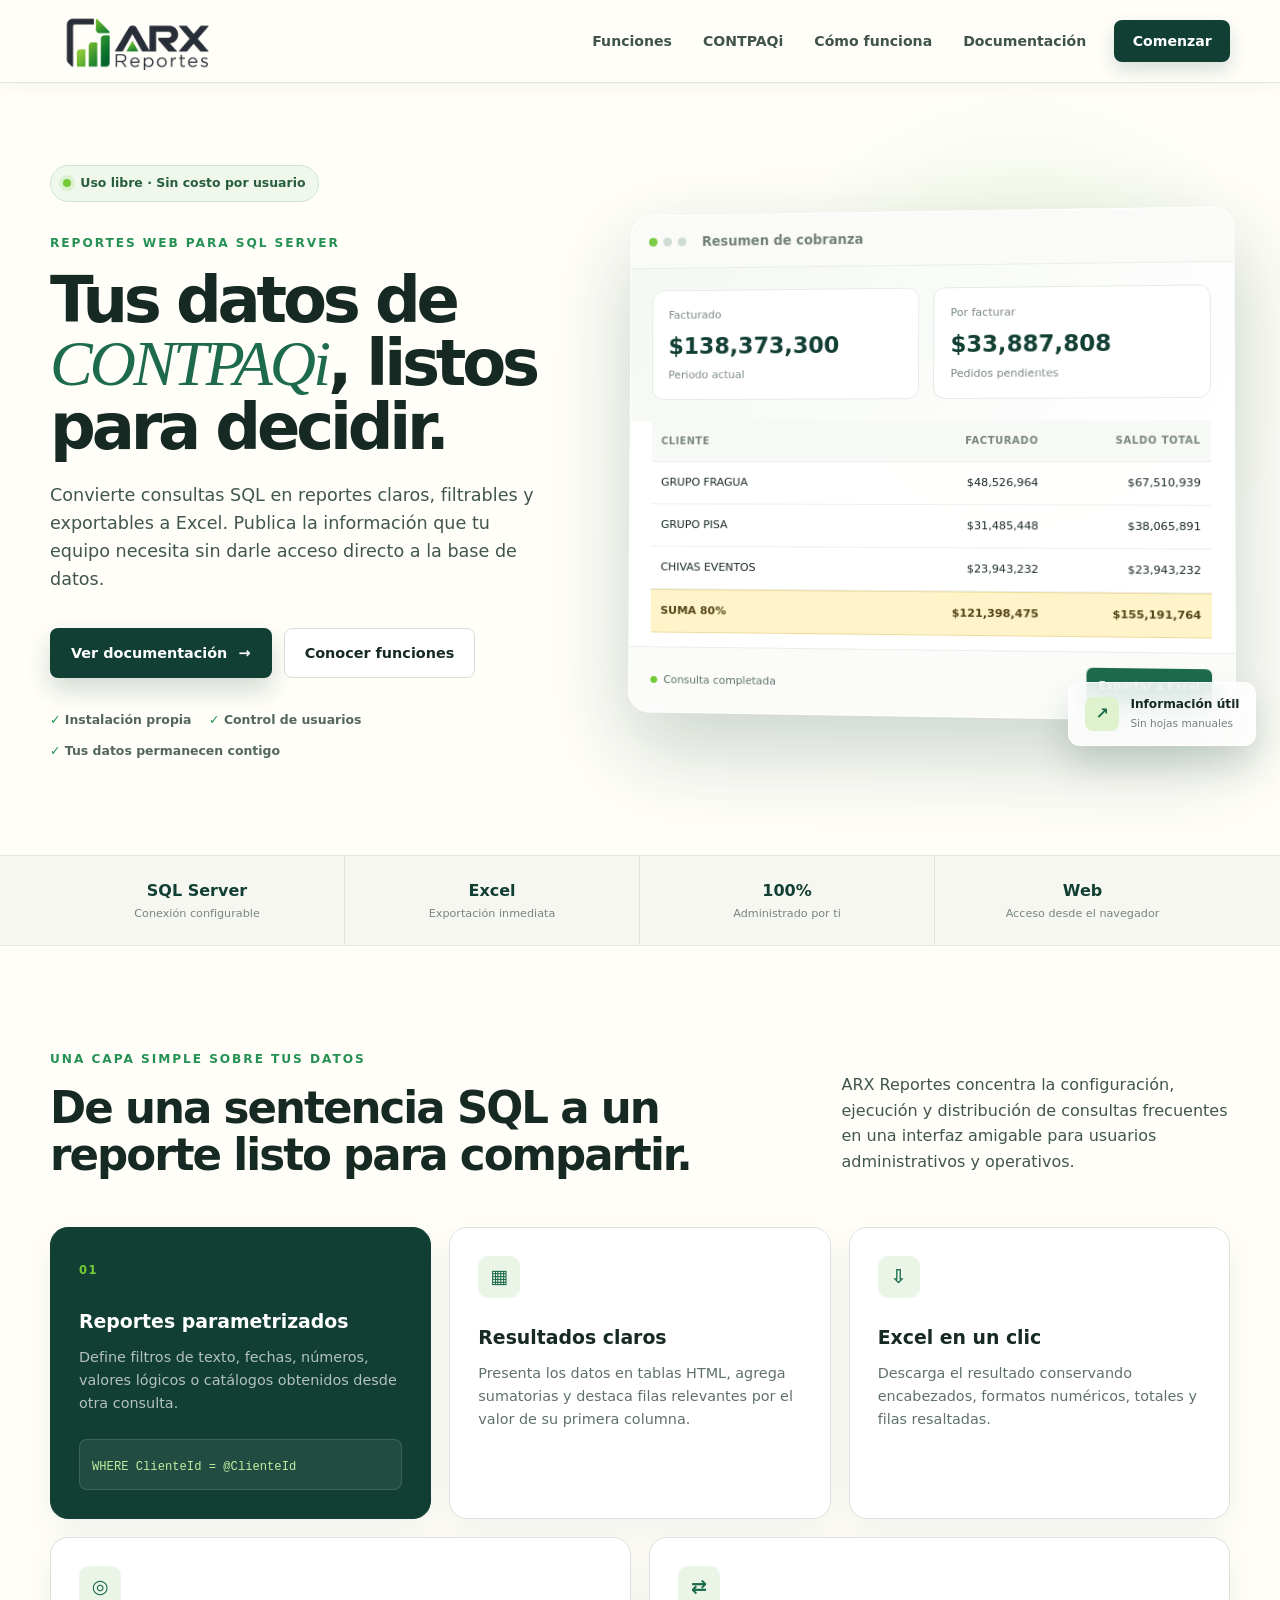
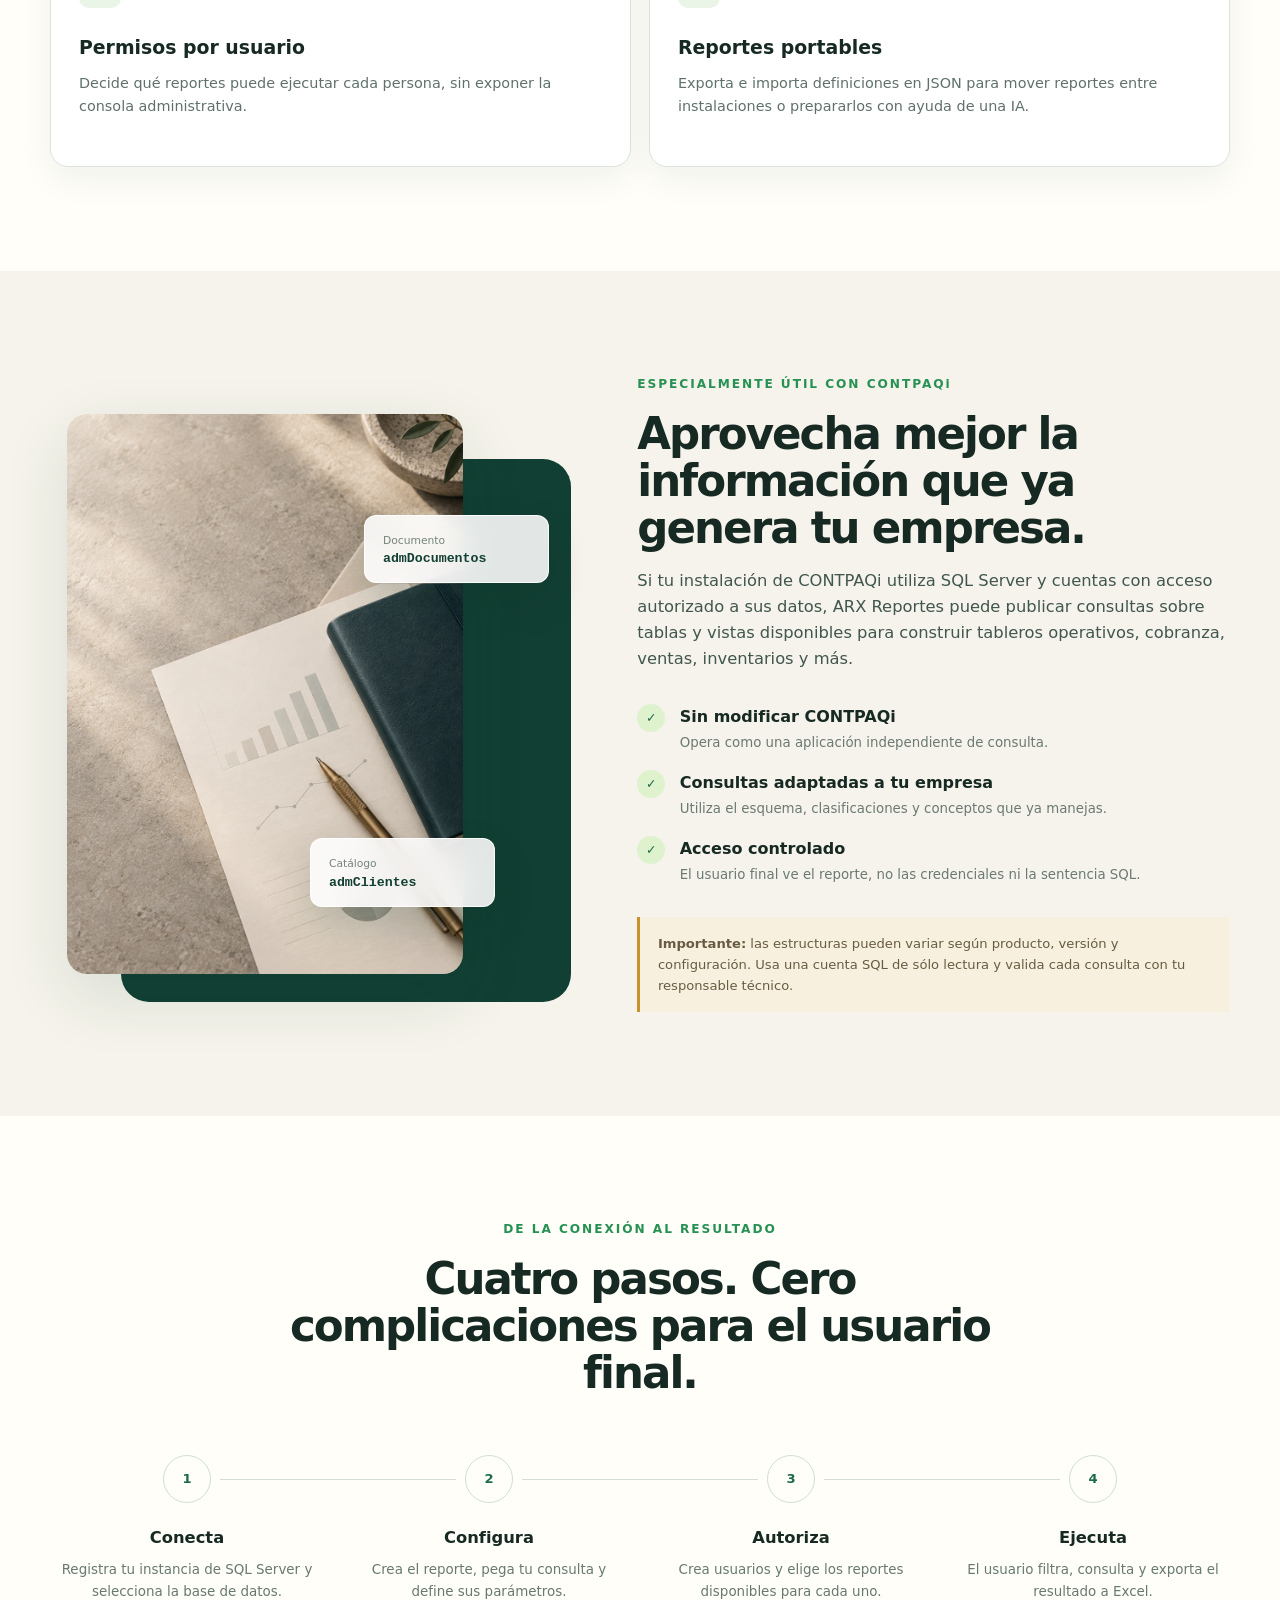
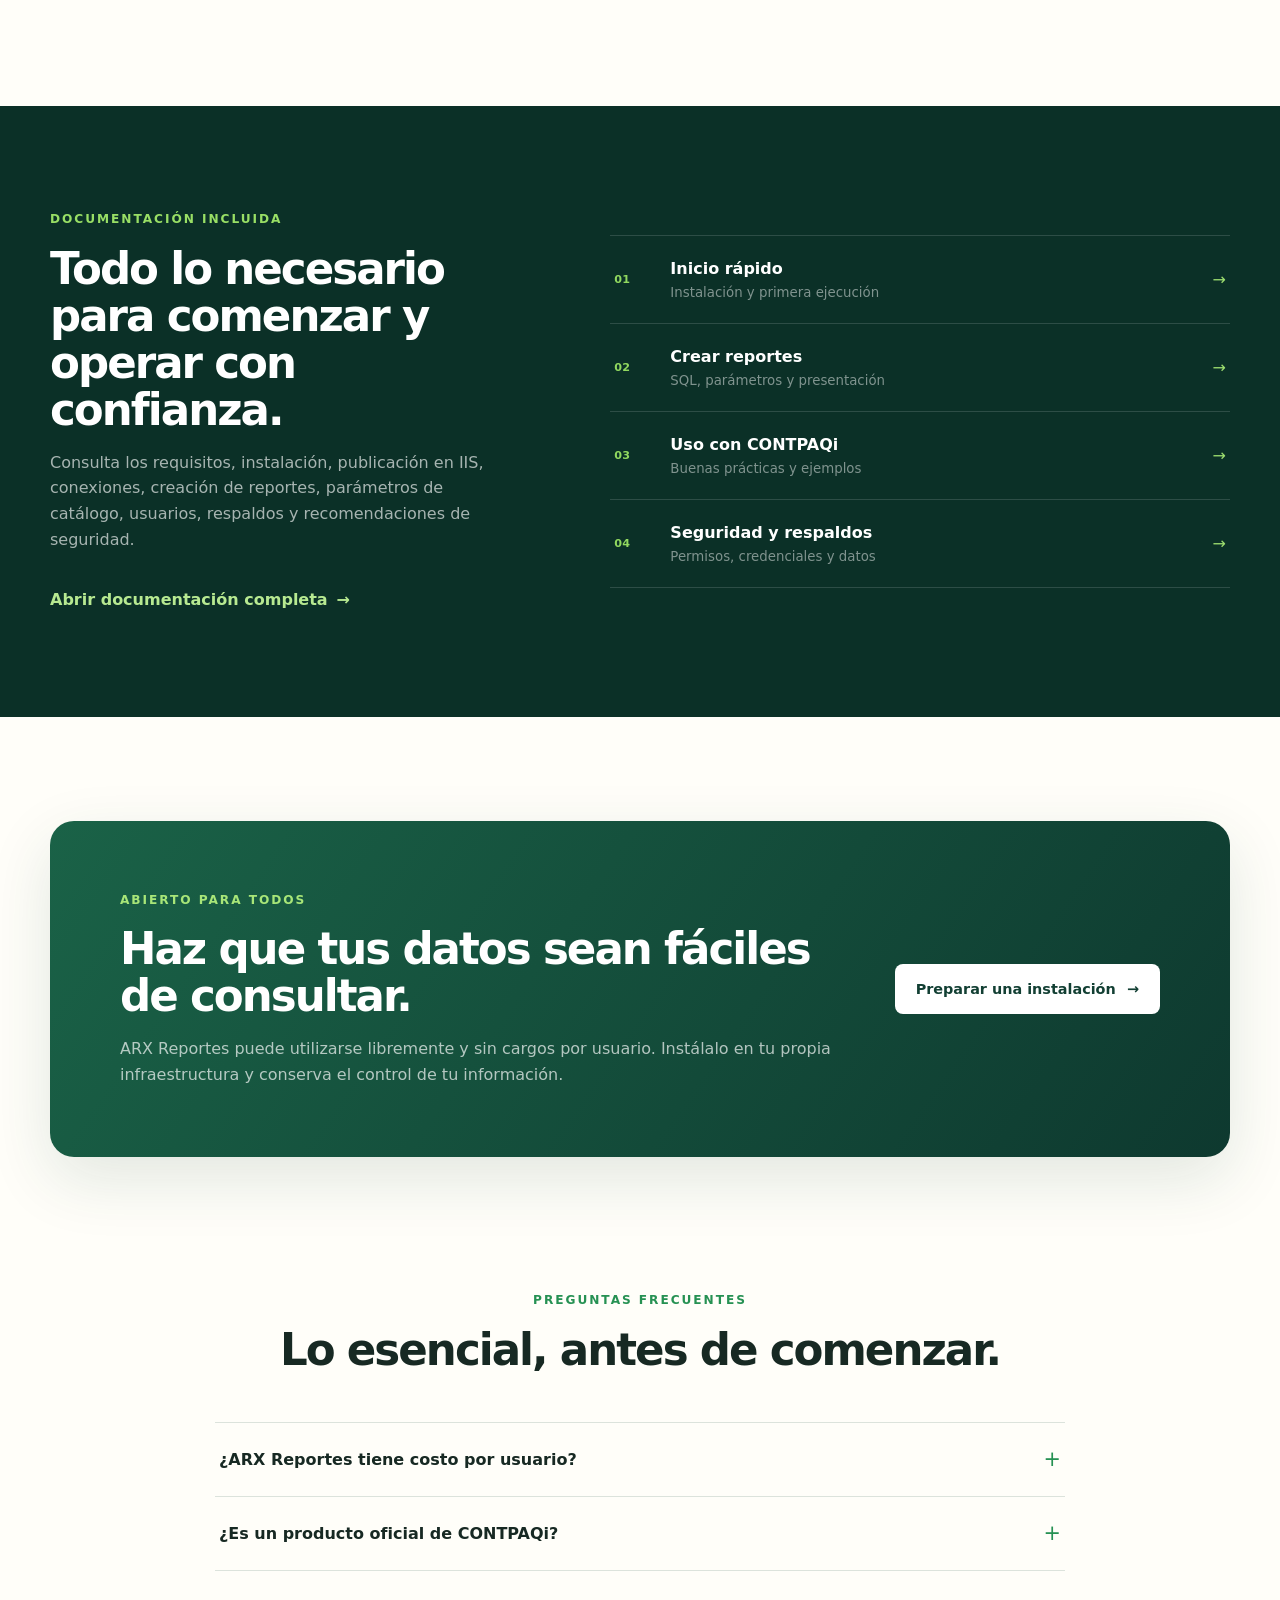
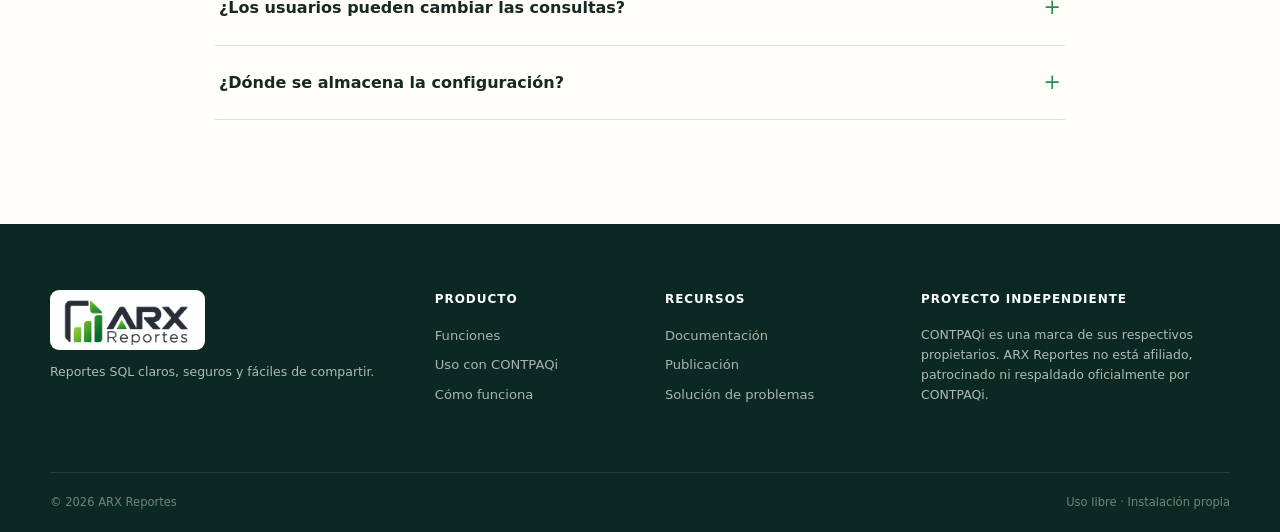
==== sitio-informativo/index.html @ 02fbacf7 "sitio-informativo" ====
<!doctype html>
<html lang="es-MX">
<head>
    <meta charset="utf-8">
    <meta name="viewport" content="width=device-width, initial-scale=1">
    <meta name="description" content="ARX Reportes transforma consultas de SQL Server en reportes web con parámetros, permisos y exportación a Excel. Ideal para aprovechar información de CONTPAQi.">
    <meta name="theme-color" content="#123f33">
    <title>ARX Reportes | Tus datos, listos para decidir</title>
    <link rel="icon" href="assets/images/arx-reportes-logo.png">
    <link rel="stylesheet" href="assets/styles.css">
</head>
<body>
    <a class="skip-link" href="#contenido">Saltar al contenido</a>

    <header class="site-header" id="inicio">
        <div class="nav-shell">
            <a class="brand" href="index.html" aria-label="ARX Reportes, inicio">
                <img src="assets/images/arx-reportes-logo.png" alt="ARX Reportes" width="700" height="259">
            </a>
            <button class="menu-button" type="button" aria-expanded="false" aria-controls="site-menu">
                <span></span><span></span><span></span><span class="sr-only">Abrir menú</span>
            </button>
            <nav class="site-menu" id="site-menu" aria-label="Navegación principal">
                <a href="#funciones">Funciones</a>
                <a href="#contpaqi">CONTPAQi</a>
                <a href="#como-funciona">Cómo funciona</a>
                <a href="documentacion.html">Documentación</a>
                <a class="nav-cta" href="#comenzar">Comenzar</a>
            </nav>
        </div>
    </header>

    <main id="contenido">
        <section class="hero section-shell">
            <div class="hero-copy">
                <div class="pill"><span></span> Uso libre · Sin costo por usuario</div>
                <p class="eyebrow">REPORTES WEB PARA SQL SERVER</p>
                <h1>Tus datos de <em>CONTPAQi</em>, listos para decidir.</h1>
                <p class="hero-lead">Convierte consultas SQL en reportes claros, filtrables y exportables a Excel. Publica la información que tu equipo necesita sin darle acceso directo a la base de datos.</p>
                <div class="hero-actions">
                    <a class="button button-primary" href="documentacion.html">Ver documentación <span aria-hidden="true">→</span></a>
                    <a class="button button-secondary" href="#funciones">Conocer funciones</a>
                </div>
                <div class="hero-proof" aria-label="Características principales">
                    <span><b>✓</b> Instalación propia</span>
                    <span><b>✓</b> Control de usuarios</span>
                    <span><b>✓</b> Tus datos permanecen contigo</span>
                </div>
            </div>

            <div class="hero-product" aria-label="Vista ilustrativa de un reporte">
                <div class="product-window">
                    <div class="window-bar"><span></span><span></span><span></span><small>Resumen de cobranza</small></div>
                    <div class="metric-row">
                        <div><small>Facturado</small><strong>$138,373,300</strong><span>Periodo actual</span></div>
                        <div><small>Por facturar</small><strong>$33,887,808</strong><span>Pedidos pendientes</span></div>
                    </div>
                    <div class="mock-table" role="presentation">
                        <div class="mock-head"><span>Cliente</span><span>Facturado</span><span>Saldo total</span></div>
                        <div><span>GRUPO FRAGUA</span><span>$48,526,964</span><span>$67,510,939</span></div>
                        <div><span>GRUPO PISA</span><span>$31,485,448</span><span>$38,065,891</span></div>
                        <div><span>CHIVAS EVENTOS</span><span>$23,943,232</span><span>$23,943,232</span></div>
                        <div class="mock-highlight"><span>SUMA 80%</span><span>$121,398,475</span><span>$155,191,764</span></div>
                    </div>
                    <div class="window-foot"><span><i></i> Consulta completada</span><button type="button" tabindex="-1">Exportar a Excel</button></div>
                </div>
                <div class="floating-note"><span>↗</span><div><b>Información útil</b><small>Sin hojas manuales</small></div></div>
            </div>
        </section>

        <section class="trust-strip" aria-label="Resumen de tecnología">
            <div class="section-shell trust-grid">
                <p><strong>SQL Server</strong><span>Conexión configurable</span></p>
                <p><strong>Excel</strong><span>Exportación inmediata</span></p>
                <p><strong>100%</strong><span>Administrado por ti</span></p>
                <p><strong>Web</strong><span>Acceso desde el navegador</span></p>
            </div>
        </section>

        <section class="section section-shell" id="funciones">
            <div class="section-intro split-intro">
                <div>
                    <p class="eyebrow">UNA CAPA SIMPLE SOBRE TUS DATOS</p>
                    <h2>De una sentencia SQL a un reporte listo para compartir.</h2>
                </div>
                <p>ARX Reportes concentra la configuración, ejecución y distribución de consultas frecuentes en una interfaz amigable para usuarios administrativos y operativos.</p>
            </div>
            <div class="feature-grid">
                <article class="feature-card feature-card-primary">
                    <span class="feature-number">01</span>
                    <h3>Reportes parametrizados</h3>
                    <p>Define filtros de texto, fechas, números, valores lógicos o catálogos obtenidos desde otra consulta.</p>
                    <div class="mini-code"><code>WHERE ClienteId = @ClienteId</code></div>
                </article>
                <article class="feature-card">
                    <span class="feature-icon" aria-hidden="true">▦</span>
                    <h3>Resultados claros</h3>
                    <p>Presenta los datos en tablas HTML, agrega sumatorias y destaca filas relevantes por el valor de su primera columna.</p>
                </article>
                <article class="feature-card">
                    <span class="feature-icon" aria-hidden="true">⇩</span>
                    <h3>Excel en un clic</h3>
                    <p>Descarga el resultado conservando encabezados, formatos numéricos, totales y filas resaltadas.</p>
                </article>
                <article class="feature-card">
                    <span class="feature-icon" aria-hidden="true">◎</span>
                    <h3>Permisos por usuario</h3>
                    <p>Decide qué reportes puede ejecutar cada persona, sin exponer la consola administrativa.</p>
                </article>
                <article class="feature-card">
                    <span class="feature-icon" aria-hidden="true">⇄</span>
                    <h3>Reportes portables</h3>
                    <p>Exporta e importa definiciones en JSON para mover reportes entre instalaciones o prepararlos con ayuda de una IA.</p>
                </article>
            </div>
        </section>

        <section class="section contpaqi-section" id="contpaqi">
            <div class="section-shell contpaqi-grid">
                <div class="contpaqi-visual">
                    <img src="assets/images/admin-reportes.jpg" alt="Espacio de trabajo profesional con reportes" width="933" height="1400" loading="lazy">
                    <div class="data-card data-card-a"><small>Documento</small><strong>admDocumentos</strong></div>
                    <div class="data-card data-card-b"><small>Catálogo</small><strong>admClientes</strong></div>
                </div>
                <div class="contpaqi-copy">
                    <p class="eyebrow">ESPECIALMENTE ÚTIL CON CONTPAQi</p>
                    <h2>Aprovecha mejor la información que ya genera tu empresa.</h2>
                    <p>Si tu instalación de CONTPAQi utiliza SQL Server y cuentas con acceso autorizado a sus datos, ARX Reportes puede publicar consultas sobre tablas y vistas disponibles para construir tableros operativos, cobranza, ventas, inventarios y más.</p>
                    <ul class="check-list">
                        <li><span>✓</span><div><b>Sin modificar CONTPAQi</b><small>Opera como una aplicación independiente de consulta.</small></div></li>
                        <li><span>✓</span><div><b>Consultas adaptadas a tu empresa</b><small>Utiliza el esquema, clasificaciones y conceptos que ya manejas.</small></div></li>
                        <li><span>✓</span><div><b>Acceso controlado</b><small>El usuario final ve el reporte, no las credenciales ni la sentencia SQL.</small></div></li>
                    </ul>
                    <div class="notice"><b>Importante:</b> las estructuras pueden variar según producto, versión y configuración. Usa una cuenta SQL de sólo lectura y valida cada consulta con tu responsable técnico.</div>
                </div>
            </div>
        </section>

        <section class="section section-shell" id="como-funciona">
            <div class="section-intro centered">
                <p class="eyebrow">DE LA CONEXIÓN AL RESULTADO</p>
                <h2>Cuatro pasos. Cero complicaciones para el usuario final.</h2>
            </div>
            <ol class="steps">
                <li><span>1</span><div><h3>Conecta</h3><p>Registra tu instancia de SQL Server y selecciona la base de datos.</p></div></li>
                <li><span>2</span><div><h3>Configura</h3><p>Crea el reporte, pega tu consulta y define sus parámetros.</p></div></li>
                <li><span>3</span><div><h3>Autoriza</h3><p>Crea usuarios y elige los reportes disponibles para cada uno.</p></div></li>
                <li><span>4</span><div><h3>Ejecuta</h3><p>El usuario filtra, consulta y exporta el resultado a Excel.</p></div></li>
            </ol>
        </section>

        <section class="section docs-preview" id="documentacion">
            <div class="section-shell docs-grid">
                <div>
                    <p class="eyebrow">DOCUMENTACIÓN INCLUIDA</p>
                    <h2>Todo lo necesario para comenzar y operar con confianza.</h2>
                    <p>Consulta los requisitos, instalación, publicación en IIS, conexiones, creación de reportes, parámetros de catálogo, usuarios, respaldos y recomendaciones de seguridad.</p>
                    <a class="text-link" href="documentacion.html">Abrir documentación completa <span aria-hidden="true">→</span></a>
                </div>
                <div class="docs-index">
                    <a href="documentacion.html#inicio-rapido"><span>01</span><div><b>Inicio rápido</b><small>Instalación y primera ejecución</small></div><i>→</i></a>
                    <a href="documentacion.html#reportes"><span>02</span><div><b>Crear reportes</b><small>SQL, parámetros y presentación</small></div><i>→</i></a>
                    <a href="documentacion.html#contpaqi"><span>03</span><div><b>Uso con CONTPAQi</b><small>Buenas prácticas y ejemplos</small></div><i>→</i></a>
                    <a href="documentacion.html#seguridad"><span>04</span><div><b>Seguridad y respaldos</b><small>Permisos, credenciales y datos</small></div><i>→</i></a>
                </div>
            </div>
        </section>

        <section class="section section-shell" id="comenzar">
            <div class="cta-panel">
                <div>
                    <p class="eyebrow">ABIERTO PARA TODOS</p>
                    <h2>Haz que tus datos sean fáciles de consultar.</h2>
                    <p>ARX Reportes puede utilizarse libremente y sin cargos por usuario. Instálalo en tu propia infraestructura y conserva el control de tu información.</p>
                </div>
                <a class="button button-light" href="documentacion.html#publicacion">Preparar una instalación <span aria-hidden="true">→</span></a>
            </div>
        </section>

        <section class="section section-shell faq-section">
            <div class="section-intro centered"><p class="eyebrow">PREGUNTAS FRECUENTES</p><h2>Lo esencial, antes de comenzar.</h2></div>
            <div class="faq-list">
                <details><summary>¿ARX Reportes tiene costo por usuario?<span>+</span></summary><p>No. El programa se presenta para uso libre, sin cobro por cada cuenta o reporte configurado.</p></details>
                <details><summary>¿Es un producto oficial de CONTPAQi?<span>+</span></summary><p>No. ARX Reportes es un proyecto independiente. Puede consultar bases SQL Server utilizadas por soluciones CONTPAQi cuando el propietario cuenta con autorización y acceso técnico.</p></details>
                <details><summary>¿Los usuarios pueden cambiar las consultas?<span>+</span></summary><p>No. Sólo los administradores configuran conexiones y sentencias. Los usuarios autorizados únicamente capturan parámetros, ejecutan y exportan.</p></details>
                <details><summary>¿Dónde se almacena la configuración?<span>+</span></summary><p>En la carpeta local <code>App_Data</code> de la instalación. Debe incluirse en la estrategia de respaldos y conservar permisos de escritura para la aplicación.</p></details>
            </div>
        </section>
    </main>

    <footer class="site-footer">
        <div class="section-shell footer-grid">
            <div class="footer-brand"><img src="assets/images/arx-reportes-logo.png" alt="ARX Reportes" width="700" height="259"><p>Reportes SQL claros, seguros y fáciles de compartir.</p></div>
            <div><h2>Producto</h2><a href="#funciones">Funciones</a><a href="#contpaqi">Uso con CONTPAQi</a><a href="#como-funciona">Cómo funciona</a></div>
            <div><h2>Recursos</h2><a href="documentacion.html">Documentación</a><a href="documentacion.html#publicacion">Publicación</a><a href="documentacion.html#problemas">Solución de problemas</a></div>
            <div class="footer-note"><h2>Proyecto independiente</h2><p>CONTPAQi es una marca de sus respectivos propietarios. ARX Reportes no está afiliado, patrocinado ni respaldado oficialmente por CONTPAQi.</p></div>
        </div>
        <div class="section-shell footer-bottom"><span>© <span data-year></span> ARX Reportes</span><span>Uso libre · Instalación propia</span></div>
    </footer>

    <script src="assets/site.js"></script>
</body>
</html>
---- sitio-informativo/assets/styles.css ----
:root {
    --ink: #172923;
    --ink-soft: #41564e;
    --green-950: #0b3027;
    --green-900: #123f33;
    --green-800: #17513f;
    --green-700: #1d6b4c;
    --green-600: #269153;
    --lime: #73cc35;
    --lime-soft: #dff2ce;
    --paper: #fffef9;
    --paper-2: #f5f3eb;
    --line: #dce3dc;
    --amber: #c6922d;
    --shadow: 0 22px 65px rgba(17, 62, 48, .12);
    --radius: 24px;
}

* { box-sizing: border-box; }
html { scroll-behavior: smooth; scroll-padding-top: 100px; }
body { margin: 0; color: var(--ink); background: var(--paper); font-family: Inter, ui-sans-serif, system-ui, -apple-system, BlinkMacSystemFont, "Segoe UI", sans-serif; line-height: 1.6; -webkit-font-smoothing: antialiased; }
img { display: block; max-width: 100%; }
a { color: inherit; }
button, input { font: inherit; }
code { padding: .12em .38em; border-radius: 5px; background: #edf2ed; color: #17513f; font: .9em ui-monospace, SFMono-Regular, Menlo, Monaco, Consolas, monospace; }
.sr-only { position: absolute !important; width: 1px; height: 1px; padding: 0; overflow: hidden; clip: rect(0, 0, 0, 0); white-space: nowrap; border: 0; }
.skip-link { position: fixed; z-index: 1000; top: 8px; left: 8px; padding: .7rem 1rem; border-radius: 8px; background: #fff; color: var(--green-900); transform: translateY(-150%); }
.skip-link:focus { transform: none; }
.section-shell, .nav-shell { width: min(1180px, calc(100% - 40px)); margin-inline: auto; }
.section { padding-block: 104px; }
.eyebrow, .doc-kicker { margin: 0 0 1rem; color: var(--green-600); font-size: .76rem; font-weight: 850; letter-spacing: .16em; }

.site-header { position: sticky; z-index: 100; top: 0; border-bottom: 1px solid rgba(215, 226, 218, .82); background: rgba(255, 254, 249, .88); box-shadow: 0 4px 20px rgba(20, 57, 46, .04); backdrop-filter: blur(18px) saturate(130%); }
.nav-shell { display: flex; align-items: center; justify-content: space-between; min-height: 82px; }
.brand { display: block; width: 178px; height: 58px; overflow: hidden; }
.brand img { width: 100%; height: 100%; object-fit: contain; }
.site-menu { display: flex; align-items: center; gap: .28rem; }
.site-menu a { padding: .62rem .83rem; border-radius: 8px; color: #40534c; font-size: .88rem; font-weight: 680; text-decoration: none; transition: .18s ease; }
.site-menu a:hover, .site-menu a:focus-visible, .site-menu a.active { color: var(--green-800); background: #edf5ed; }
.site-menu .nav-cta { margin-left: .65rem; padding-inline: 1.15rem; color: #fff; background: var(--green-900); box-shadow: 0 8px 18px rgba(13, 59, 44, .16); }
.site-menu .nav-cta:hover, .site-menu .nav-cta:focus-visible { color: #fff; background: var(--green-700); transform: translateY(-1px); }
.menu-button { display: none; width: 44px; height: 42px; padding: 10px; border: 1px solid var(--line); border-radius: 10px; background: #fff; }
.menu-button > span:not(.sr-only) { display: block; height: 2px; margin: 4px 0; border-radius: 2px; background: var(--green-900); }

.hero { display: grid; grid-template-columns: .9fr 1.1fr; align-items: center; gap: clamp(36px, 6vw, 84px); min-height: 690px; padding-block: 82px 94px; }
.hero::before { position: absolute; z-index: -1; top: 82px; right: 0; width: 45vw; height: 620px; background: radial-gradient(circle at 55% 45%, rgba(107, 201, 68, .16), transparent 58%); content: ""; pointer-events: none; }
.pill { display: inline-flex; align-items: center; gap: .55rem; margin-bottom: 2rem; padding: .46rem .78rem; border: 1px solid #cde4ce; border-radius: 999px; background: #f0f8ed; color: #285e3d; font-size: .78rem; font-weight: 750; }
.pill span { width: 8px; height: 8px; border-radius: 50%; background: var(--lime); box-shadow: 0 0 0 4px rgba(115, 204, 53, .16); }
.hero h1 { max-width: 640px; margin: 0 0 1.4rem; font-size: clamp(3rem, 5vw, 5.6rem); font-weight: 790; line-height: .98; letter-spacing: -.065em; }
.hero h1 em { display: inline-block; color: var(--green-700); font-family: Georgia, "Times New Roman", serif; font-weight: 500; letter-spacing: -.045em; }
.hero-lead { max-width: 620px; margin: 0; color: var(--ink-soft); font-size: 1.1rem; }
.hero-actions { display: flex; flex-wrap: wrap; gap: .75rem; margin-top: 2.2rem; }
.button { display: inline-flex; align-items: center; justify-content: center; gap: .7rem; min-height: 50px; padding: .76rem 1.25rem; border: 1px solid transparent; border-radius: 8px; font-size: .9rem; font-weight: 780; text-decoration: none; transition: .18s ease; }
.button:hover { transform: translateY(-2px); }
.button-primary { color: #fff; background: var(--green-900); box-shadow: 0 12px 25px rgba(13, 59, 44, .18); }
.button-primary:hover { background: var(--green-700); }
.button-secondary { border-color: #d7ded8; background: #fff; }
.button-secondary:hover { border-color: #9fb8a8; background: #f8fbf7; }
.hero-proof { display: flex; flex-wrap: wrap; gap: .65rem 1.1rem; margin-top: 2rem; color: #53665f; font-size: .78rem; font-weight: 630; }
.hero-proof b { color: var(--green-600); }
.hero-product { position: relative; perspective: 1100px; }
.product-window { position: relative; overflow: hidden; border: 1px solid rgba(255, 255, 255, .82); border-radius: 22px; background: rgba(255, 255, 255, .94); box-shadow: 0 35px 85px rgba(16, 66, 49, .22), 0 1px 0 #fff inset; transform: rotateY(-4deg) rotateX(1deg); }
.window-bar { display: flex; align-items: center; gap: 6px; height: 54px; padding: 0 18px; border-bottom: 1px solid #e9eee9; background: #fafbf8; }
.window-bar > span { width: 9px; height: 9px; border-radius: 50%; background: #cfdbd2; }
.window-bar > span:first-child { background: #7bcc46; }
.window-bar small { margin-left: 10px; color: #718078; font-weight: 700; }
.metric-row { display: grid; grid-template-columns: 1fr 1fr; gap: 14px; padding: 22px; background: linear-gradient(135deg, #f4f8f2, #fff); }
.metric-row div { padding: 16px; border: 1px solid #e3ebe3; border-radius: 12px; background: #fff; }
.metric-row small, .metric-row span { display: block; color: #7b8982; font-size: .69rem; }
.metric-row strong { display: block; margin: .28rem 0 .14rem; color: var(--green-900); font-size: clamp(1.05rem, 2vw, 1.42rem); }
.mock-table { padding: 0 22px 14px; font-size: .7rem; }
.mock-table > div { display: grid; grid-template-columns: 1.5fr 1fr 1fr; gap: 10px; padding: 12px 10px; border-bottom: 1px solid #edf0ec; }
.mock-table span:not(:first-child) { text-align: right; }
.mock-table .mock-head { color: #78867f; background: #f7f9f6; font-size: .62rem; font-weight: 800; letter-spacing: .06em; text-transform: uppercase; }
.mock-table .mock-highlight { border-block: 1px solid #eedb9d; background: #fff3c9; color: #554418; font-weight: 800; }
.window-foot { display: flex; align-items: center; justify-content: space-between; padding: 15px 22px; border-top: 1px solid #e8eee8; background: #fbfcfa; color: #607169; font-size: .68rem; }
.window-foot > span { display: flex; align-items: center; gap: .4rem; }
.window-foot i { width: 7px; height: 7px; border-radius: 50%; background: var(--lime); }
.window-foot button { padding: .55rem .72rem; border: 0; border-radius: 6px; background: var(--green-700); color: #fff; font-size: .67rem; font-weight: 750; }
.floating-note { position: absolute; right: -26px; bottom: -30px; display: flex; align-items: center; gap: .7rem; padding: .8rem 1rem; border: 1px solid rgba(255, 255, 255, .8); border-radius: 12px; background: rgba(255, 255, 255, .82); box-shadow: 0 18px 35px rgba(14, 57, 43, .17); backdrop-filter: blur(14px); }
.floating-note > span { display: grid; place-items: center; width: 34px; height: 34px; border-radius: 8px; background: var(--lime-soft); color: var(--green-700); font-weight: 900; }
.floating-note b, .floating-note small { display: block; }
.floating-note b { font-size: .76rem; }
.floating-note small { color: #74827b; font-size: .66rem; }

.trust-strip { border-block: 1px solid #e4e9e4; background: #f7f7f1; }
.trust-grid { display: grid; grid-template-columns: repeat(4, 1fr); }
.trust-grid p { display: grid; justify-content: center; gap: .1rem; margin: 0; padding: 22px 14px; border-right: 1px solid #e0e5df; text-align: center; }
.trust-grid p:last-child { border: 0; }
.trust-grid strong { color: var(--green-900); font-size: 1rem; }
.trust-grid span { color: #78857f; font-size: .7rem; }

.section-intro { margin-bottom: 48px; }
.section-intro h2, .contpaqi-copy h2, .docs-grid h2, .cta-panel h2 { margin: 0; font-size: clamp(2rem, 3.4vw, 3.4rem); line-height: 1.08; letter-spacing: -.045em; }
.split-intro { display: grid; grid-template-columns: 1.3fr .7fr; align-items: end; gap: 70px; }
.split-intro > p { margin: 0 0 .3rem; color: var(--ink-soft); }
.centered { max-width: 760px; margin-inline: auto; text-align: center; }
.feature-grid { display: grid; grid-template-columns: repeat(6, 1fr); gap: 18px; }
.feature-card { grid-column: span 2; min-height: 275px; padding: 28px; border: 1px solid var(--line); border-radius: 18px; background: #fff; box-shadow: 0 12px 35px rgba(19, 55, 44, .06); }
.feature-card:nth-child(4), .feature-card:nth-child(5) { grid-column: span 3; min-height: 230px; }
.feature-card-primary { color: #fff; background: var(--green-900); border-color: var(--green-900); }
.feature-card h3 { margin: 1.5rem 0 .6rem; font-size: 1.18rem; }
.feature-card p { margin: 0; color: #607169; font-size: .9rem; }
.feature-card-primary p { color: rgba(255, 255, 255, .68); }
.feature-number { color: var(--lime); font-size: .72rem; font-weight: 850; letter-spacing: .12em; }
.feature-icon { display: grid; place-items: center; width: 42px; height: 42px; border-radius: 10px; background: #eaf5e7; color: var(--green-700); font-size: 1.2rem; font-weight: 800; }
.mini-code { margin-top: 1.5rem; padding: .75rem; border: 1px solid rgba(255, 255, 255, .12); border-radius: 8px; background: rgba(255, 255, 255, .07); }
.mini-code code { padding: 0; background: transparent; color: #bfeda0; font-size: .76rem; }

.contpaqi-section { overflow: hidden; background: var(--paper-2); }
.contpaqi-grid { display: grid; grid-template-columns: .9fr 1.1fr; align-items: center; gap: clamp(50px, 8vw, 110px); }
.contpaqi-visual { position: relative; width: min(100%, 450px); min-height: 560px; margin-inline: auto; }
.contpaqi-visual::before { position: absolute; inset: 8% -12% -5% 12%; border-radius: 28px; background: var(--green-900); content: ""; }
.contpaqi-visual > img { position: absolute; inset: 0; width: 88%; height: 100%; border-radius: 20px; object-fit: cover; box-shadow: var(--shadow); }
.data-card { position: absolute; z-index: 2; display: grid; gap: .15rem; min-width: 185px; padding: 16px 18px; border: 1px solid rgba(255, 255, 255, .84); border-radius: 12px; background: rgba(255, 255, 255, .88); box-shadow: 0 18px 38px rgba(13, 52, 40, .18); backdrop-filter: blur(14px); }
.data-card small { color: #75847c; font-size: .67rem; }
.data-card strong { color: var(--green-900); font: 750 .83rem ui-monospace, SFMono-Regular, Menlo, monospace; }
.data-card-a { top: 18%; right: -7%; }
.data-card-b { right: 5%; bottom: 12%; }
.contpaqi-copy > p:not(.eyebrow) { color: var(--ink-soft); font-size: 1.02rem; }
.check-list { display: grid; gap: 1.05rem; margin: 2rem 0; padding: 0; list-style: none; }
.check-list li { display: flex; gap: .9rem; }
.check-list li > span { flex: 0 0 auto; display: grid; place-items: center; width: 28px; height: 28px; border-radius: 50%; background: var(--lime-soft); color: var(--green-700); font-size: .78rem; font-weight: 900; }
.check-list b, .check-list small { display: block; }
.check-list small { margin-top: .14rem; color: #6b7a73; }
.notice { padding: 1rem 1.1rem; border-left: 3px solid var(--amber); background: #f8f0de; color: #675c42; font-size: .82rem; }

.steps { position: relative; display: grid; grid-template-columns: repeat(4, 1fr); gap: 28px; margin: 58px 0 0; padding: 0; list-style: none; }
.steps::before { position: absolute; top: 24px; right: 10%; left: 10%; height: 1px; background: #d5ded6; content: ""; }
.steps li { position: relative; text-align: center; }
.steps li > span { position: relative; display: grid; place-items: center; width: 48px; height: 48px; margin: 0 auto 1.4rem; border: 1px solid #cfe0d2; border-radius: 50%; background: var(--paper); color: var(--green-700); font-size: .82rem; font-weight: 850; box-shadow: 0 0 0 9px var(--paper); }
.steps h3 { margin: 0 0 .5rem; font-size: 1.02rem; }
.steps p { margin: 0; color: #687970; font-size: .84rem; }

.docs-preview { color: #fff; background: var(--green-950); }
.docs-grid { display: grid; grid-template-columns: .85fr 1.15fr; align-items: center; gap: clamp(55px, 8vw, 110px); }
.docs-grid .eyebrow { color: #99df65; }
.docs-grid > div:first-child > p:not(.eyebrow) { color: rgba(255, 255, 255, .64); }
.text-link { display: inline-flex; gap: .55rem; margin-top: 1.2rem; color: #b7e991; font-weight: 780; text-decoration: none; }
.docs-index { display: grid; border-top: 1px solid rgba(255, 255, 255, .14); }
.docs-index a { display: grid; grid-template-columns: 42px 1fr auto; align-items: center; gap: 14px; padding: 20px 4px; border-bottom: 1px solid rgba(255, 255, 255, .14); text-decoration: none; transition: padding .18s ease, background .18s ease; }
.docs-index a:hover { padding-inline: 12px; background: rgba(255, 255, 255, .05); }
.docs-index a > span { color: #91d85f; font-size: .7rem; font-weight: 800; }
.docs-index b, .docs-index small { display: block; }
.docs-index small { color: rgba(255, 255, 255, .48); }
.docs-index i { color: #9ddd70; font-style: normal; }

.cta-panel { display: grid; grid-template-columns: 1fr auto; align-items: center; gap: 40px; padding: clamp(34px, 6vw, 70px); overflow: hidden; border-radius: var(--radius); background: linear-gradient(125deg, #1a6247, #0e392f); color: #fff; box-shadow: var(--shadow); }
.cta-panel .eyebrow { color: #a8e678; }
.cta-panel p:not(.eyebrow) { max-width: 720px; margin-bottom: 0; color: rgba(255, 255, 255, .68); }
.button-light { min-width: 190px; color: var(--green-900); background: #fff; }
.faq-section { padding-top: 30px; }
.faq-list { max-width: 850px; margin-inline: auto; border-top: 1px solid var(--line); }
.faq-list details, .troubleshooting details { border-bottom: 1px solid var(--line); }
.faq-list summary, .troubleshooting summary { display: flex; align-items: center; justify-content: space-between; gap: 20px; padding: 20px 4px; font-weight: 730; cursor: pointer; list-style: none; }
.faq-list summary::-webkit-details-marker, .troubleshooting summary::-webkit-details-marker { display: none; }
.faq-list summary span, .troubleshooting summary span { color: var(--green-600); font-size: 1.3rem; font-weight: 400; transition: transform .18s ease; }
.faq-list details[open] summary span, .troubleshooting details[open] summary span { transform: rotate(45deg); }
.faq-list details p, .troubleshooting details p { margin: 0; padding: 0 40px 20px 4px; color: var(--ink-soft); }

.site-footer { padding-top: 66px; background: #0b2922; color: rgba(255, 255, 255, .67); }
.footer-grid { display: grid; grid-template-columns: 1.3fr .7fr .8fr 1.2fr; gap: 50px; padding-bottom: 55px; }
.footer-grid h2 { margin: 0 0 1rem; color: #fff; font-size: .75rem; letter-spacing: .08em; text-transform: uppercase; }
.footer-grid a { display: block; margin: .52rem 0; color: rgba(255, 255, 255, .65); font-size: .82rem; text-decoration: none; }
.footer-grid a:hover { color: #a9e47d; }
.footer-brand img { width: 155px; height: 60px; padding: 5px; border-radius: 9px; background: #fff; object-fit: contain; }
.footer-brand p, .footer-note p { font-size: .78rem; }
.footer-bottom { display: flex; justify-content: space-between; padding-block: 20px; border-top: 1px solid rgba(255, 255, 255, .1); color: rgba(255, 255, 255, .42); font-size: .72rem; }

/* Documentation */
.docs-page { background: #fbfcf8; }
.docs-hero { padding: 78px 0 68px; color: #fff; background-color: var(--green-950); background-image: linear-gradient(90deg, rgba(8, 44, 35, .96), rgba(8, 44, 35, .75)), url("images/reportes-hero.jpg"); background-position: center; background-size: cover; }
.docs-hero .eyebrow { color: #9bdf69; }
.docs-hero h1 { margin: 0 0 .9rem; font-size: clamp(2.5rem, 5vw, 4.6rem); line-height: 1; letter-spacing: -.055em; }
.docs-hero > div > p:not(.eyebrow) { max-width: 700px; color: rgba(255, 255, 255, .72); font-size: 1.05rem; }
.docs-search { display: flex; align-items: center; gap: .75rem; max-width: 660px; margin-top: 2rem; padding: 0 1rem; border: 1px solid rgba(255, 255, 255, .28); border-radius: 9px; background: rgba(255, 255, 255, .12); backdrop-filter: blur(10px); }
.docs-search > span:first-child { color: #b8e19b; font-size: 1.4rem; }
.docs-search input { flex: 1; height: 52px; border: 0; outline: 0; background: transparent; color: #fff; }
.docs-search input::placeholder { color: rgba(255, 255, 255, .55); }
.docs-layout { display: grid; grid-template-columns: 230px minmax(0, 780px); gap: clamp(45px, 8vw, 110px); align-items: start; padding-block: 70px 110px; }
.docs-sidebar { position: sticky; top: 112px; }
.docs-sidebar > b { display: block; margin-bottom: .8rem; color: #75847c; font-size: .7rem; letter-spacing: .1em; text-transform: uppercase; }
.docs-sidebar nav { display: grid; border-left: 1px solid #d9e1d9; }
.docs-sidebar a { padding: .42rem 0 .42rem 1rem; color: #5a6d64; font-size: .78rem; text-decoration: none; }
.docs-sidebar a:hover { margin-left: -1px; border-left: 2px solid var(--green-600); color: var(--green-700); }
.docs-content > section { padding: 0 0 68px; margin: 0 0 68px; border-bottom: 1px solid var(--line); }
.docs-content section[hidden] { display: none; }
.docs-content h2 { margin: 0 0 1rem; font-size: clamp(1.8rem, 3vw, 2.6rem); line-height: 1.12; letter-spacing: -.04em; }
.docs-content h3 { margin: 2.2rem 0 .7rem; font-size: 1.1rem; }
.docs-content p, .docs-content li { color: #4d6258; font-size: .94rem; }
.docs-content li { margin-block: .35rem; }
.doc-kicker { margin-bottom: .75rem; }
.callout { margin: 1.6rem 0; padding: 1.1rem 1.2rem; border-left: 3px solid #609581; background: #eef4f0; }
.callout b { color: var(--green-900); }
.callout p { margin: .3rem 0 0; font-size: .86rem; }
.callout-green { border-color: var(--lime); background: #eff8e9; }
.callout-amber { border-color: var(--amber); background: #faf3e3; }
.doc-steps { display: grid; gap: 1rem; padding: 0; list-style: none; }
.doc-steps > li { display: grid; grid-template-columns: 36px 1fr; gap: 1rem; margin: 0; padding: 1.1rem; border: 1px solid var(--line); border-radius: 12px; background: #fff; }
.doc-steps > li > span { display: grid; place-items: center; width: 34px; height: 34px; border-radius: 50%; background: #eaf5e7; color: var(--green-700); font-size: .75rem; font-weight: 850; }
.doc-steps p { margin: .2rem 0 0; }
.code-block { position: relative; margin: 1.4rem 0; overflow: auto; border: 1px solid #264d41; border-radius: 12px; background: #102e27; box-shadow: 0 12px 25px rgba(11, 48, 39, .12); }
.code-block pre { margin: 0; padding: 1.35rem; }
.code-block code { padding: 0; background: transparent; color: #d9f0de; font: .8rem/1.65 ui-monospace, SFMono-Regular, Menlo, Monaco, Consolas, monospace; }
.copy-code { position: absolute; z-index: 1; top: 9px; right: 9px; padding: .36rem .62rem; border: 1px solid rgba(255, 255, 255, .16); border-radius: 5px; background: rgba(255, 255, 255, .08); color: rgba(255, 255, 255, .7); font-size: .65rem; cursor: pointer; }
.copy-code:hover { background: rgba(255, 255, 255, .16); }
.docs-table { width: 100%; margin: 1.4rem 0; border-collapse: collapse; border: 1px solid var(--line); background: #fff; font-size: .8rem; }
.docs-table th, .docs-table td { padding: .8rem; border-bottom: 1px solid var(--line); text-align: left; vertical-align: top; }
.docs-table th { background: #eff4ef; color: var(--green-900); font-size: .68rem; letter-spacing: .05em; text-transform: uppercase; }
.parameter-doc-grid { display: grid; grid-template-columns: repeat(2, 1fr); gap: 10px; margin: 1.3rem 0 2rem; }
.parameter-doc-grid > div { display: grid; padding: .85rem; border: 1px solid var(--line); border-radius: 8px; background: #fff; }
.parameter-doc-grid b { color: var(--green-800); font-size: .82rem; }
.parameter-doc-grid span { color: #697a72; font-size: .74rem; }
.value-example { display: flex; flex-wrap: wrap; gap: .5rem; margin: 1.2rem 0; }
.value-example span { padding: .48rem .7rem; border: 1px solid #e6ce85; border-radius: 5px; background: #fff3c9; color: #594715; font-size: .76rem; font-weight: 780; }
.security-list { display: grid; gap: .8rem; padding: 0; list-style: none; }
.security-list li { display: grid; grid-template-columns: 42px 1fr; gap: 1rem; margin: 0; padding: 1rem 0; border-bottom: 1px solid var(--line); }
.security-list li > span { color: var(--green-600); font-size: .7rem; font-weight: 850; }
.security-list p { margin: .2rem 0 0; }
.troubleshooting { border-top: 1px solid var(--line); }
.doc-end { display: flex; align-items: center; justify-content: space-between; padding: 1.4rem; border-radius: 10px; background: var(--green-900); color: #fff; }
.doc-end a { color: #b9ea97; font-weight: 750; text-decoration: none; }
.no-results { padding: 3rem; border: 1px dashed #b8c7bb; border-radius: 12px; text-align: center; }
.docs-footer { padding-top: 0; }

@media (max-width: 980px) {
    .hero { grid-template-columns: 1fr; min-height: auto; }
    .hero-copy { max-width: 720px; }
    .hero-product { width: min(100%, 700px); margin-inline: auto; }
    .feature-card, .feature-card:nth-child(4), .feature-card:nth-child(5) { grid-column: span 3; }
    .contpaqi-grid, .docs-grid { grid-template-columns: 1fr; }
    .contpaqi-visual { width: min(75%, 430px); }
    .footer-grid { grid-template-columns: 1.2fr 1fr 1fr; }
    .footer-note { grid-column: 1 / -1; }
}

@media (max-width: 760px) {
    .section-shell, .nav-shell { width: min(100% - 28px, 1180px); }
    .section { padding-block: 72px; }
    .nav-shell { min-height: 70px; }
    .brand { width: 145px; height: 50px; }
    .menu-button { display: block; }
    .site-menu { position: absolute; top: calc(100% + 1px); right: 14px; left: 14px; display: none; align-items: stretch; padding: .7rem; border: 1px solid var(--line); border-radius: 12px; background: #fffefb; box-shadow: var(--shadow); }
    .site-menu.is-open { display: grid; }
    .site-menu .nav-cta { margin: .3rem 0 0; text-align: center; }
    .hero { padding-block: 58px 72px; }
    .hero h1 { font-size: clamp(2.8rem, 14vw, 4.2rem); }
    .product-window { transform: none; }
    .floating-note { right: 8px; bottom: -42px; }
    .trust-grid { grid-template-columns: repeat(2, 1fr); }
    .trust-grid p:nth-child(2) { border-right: 0; }
    .trust-grid p:nth-child(-n+2) { border-bottom: 1px solid #e0e5df; }
    .split-intro { grid-template-columns: 1fr; gap: 20px; }
    .feature-grid { grid-template-columns: 1fr; }
    .feature-card, .feature-card:nth-child(4), .feature-card:nth-child(5) { grid-column: auto; min-height: auto; }
    .contpaqi-visual { width: min(90%, 420px); min-height: 500px; }
    .steps { grid-template-columns: 1fr 1fr; }
    .steps::before { display: none; }
    .cta-panel { grid-template-columns: 1fr; }
    .button-light { width: fit-content; }
    .footer-grid { grid-template-columns: 1fr 1fr; gap: 35px; }
    .footer-brand, .footer-note { grid-column: 1 / -1; }
    .docs-layout { grid-template-columns: 1fr; padding-top: 35px; }
    .docs-sidebar { position: static; }
    .docs-sidebar nav { grid-template-columns: 1fr 1fr; }
}

@media (max-width: 520px) {
    .hero-actions, .hero-actions .button { width: 100%; }
    .hero-proof { display: grid; }
    .metric-row { grid-template-columns: 1fr; }
    .mock-table > div { grid-template-columns: 1.2fr 1fr; }
    .mock-table span:nth-child(3) { display: none; }
    .window-foot { align-items: flex-start; gap: 12px; }
    .trust-grid, .steps, .parameter-doc-grid, .footer-grid { grid-template-columns: 1fr; }
    .trust-grid p { border-right: 0; border-bottom: 1px solid #e0e5df; }
    .contpaqi-visual { min-height: 430px; }
    .data-card { min-width: 155px; }
    .data-card-a { right: -3%; }
    .cta-panel { padding: 30px 24px; }
    .footer-brand, .footer-note { grid-column: auto; }
    .footer-bottom, .doc-end { align-items: flex-start; flex-direction: column; gap: .5rem; }
    .docs-sidebar nav { grid-template-columns: 1fr; }
    .docs-hero { padding-block: 55px; }
    .docs-table { display: block; overflow-x: auto; }
}

@media (prefers-reduced-motion: reduce) {
    html { scroll-behavior: auto; }
    *, *::before, *::after { transition-duration: .01ms !important; }
}
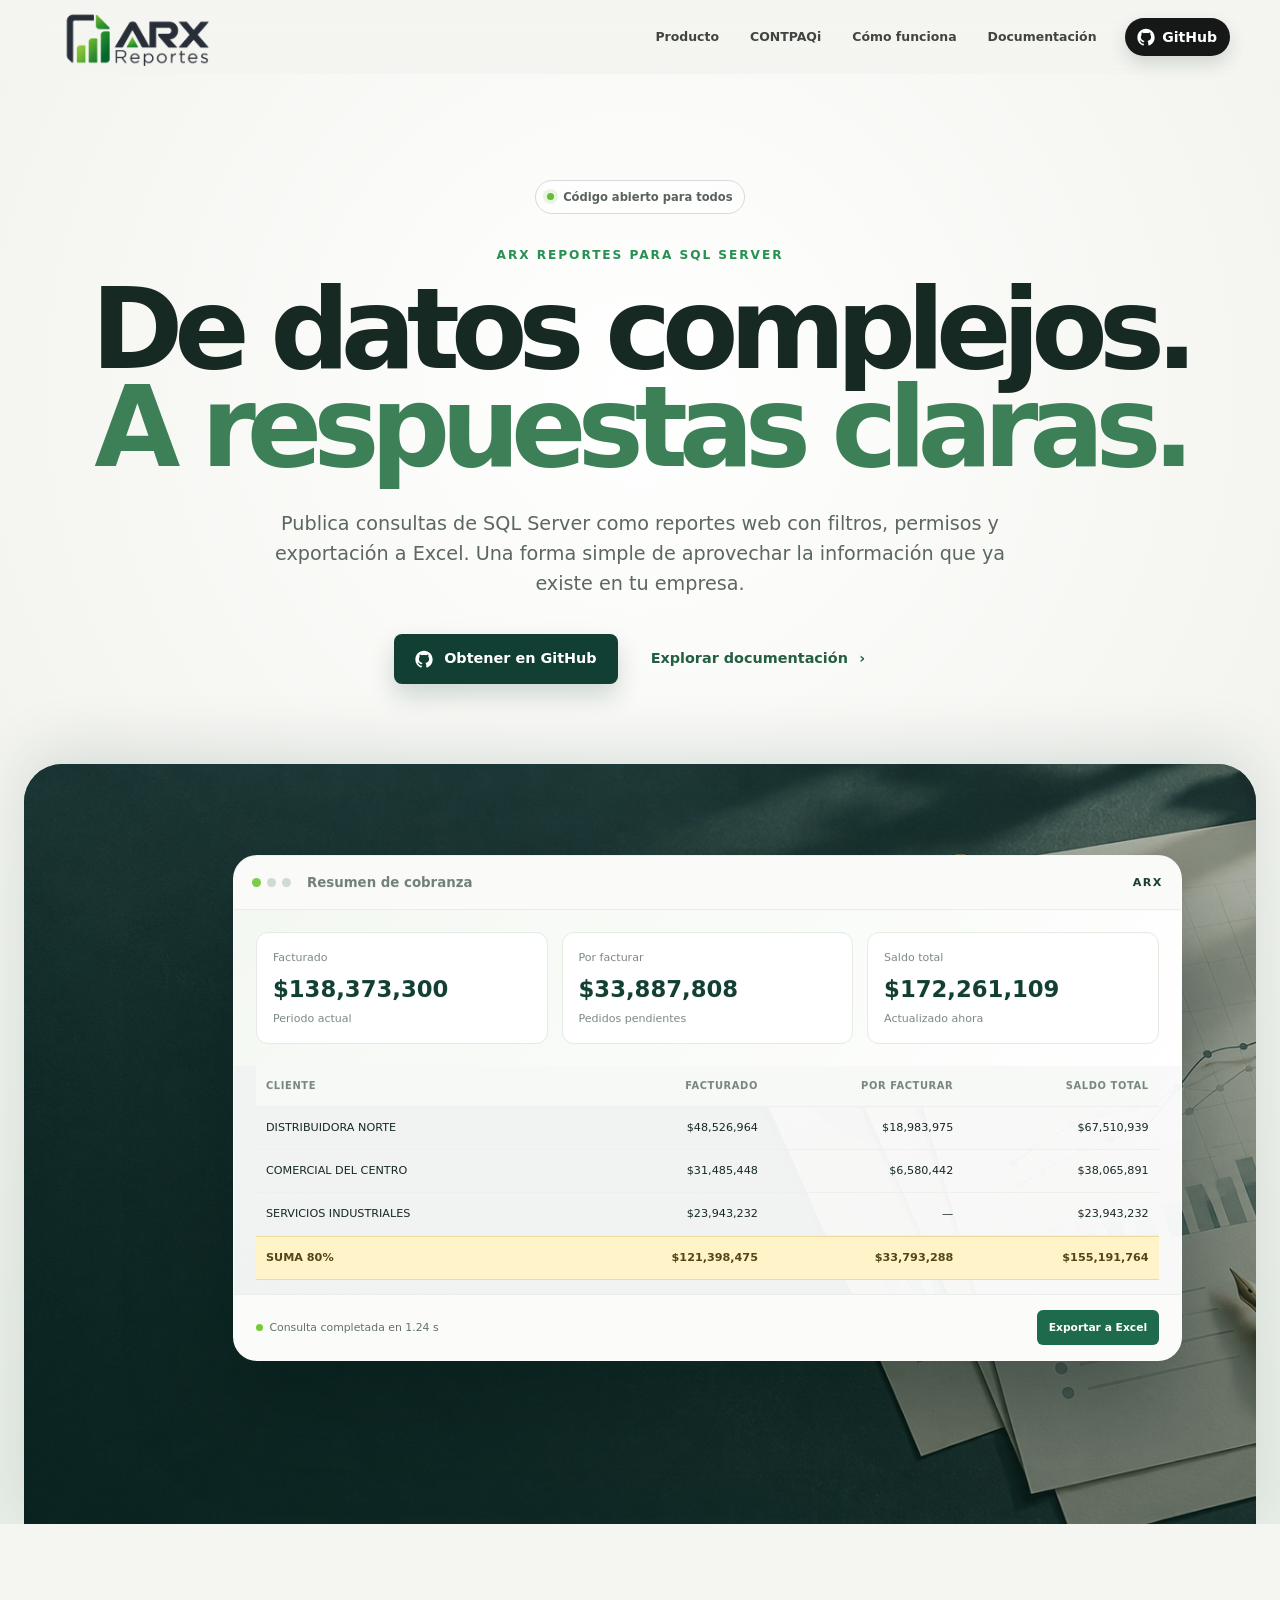
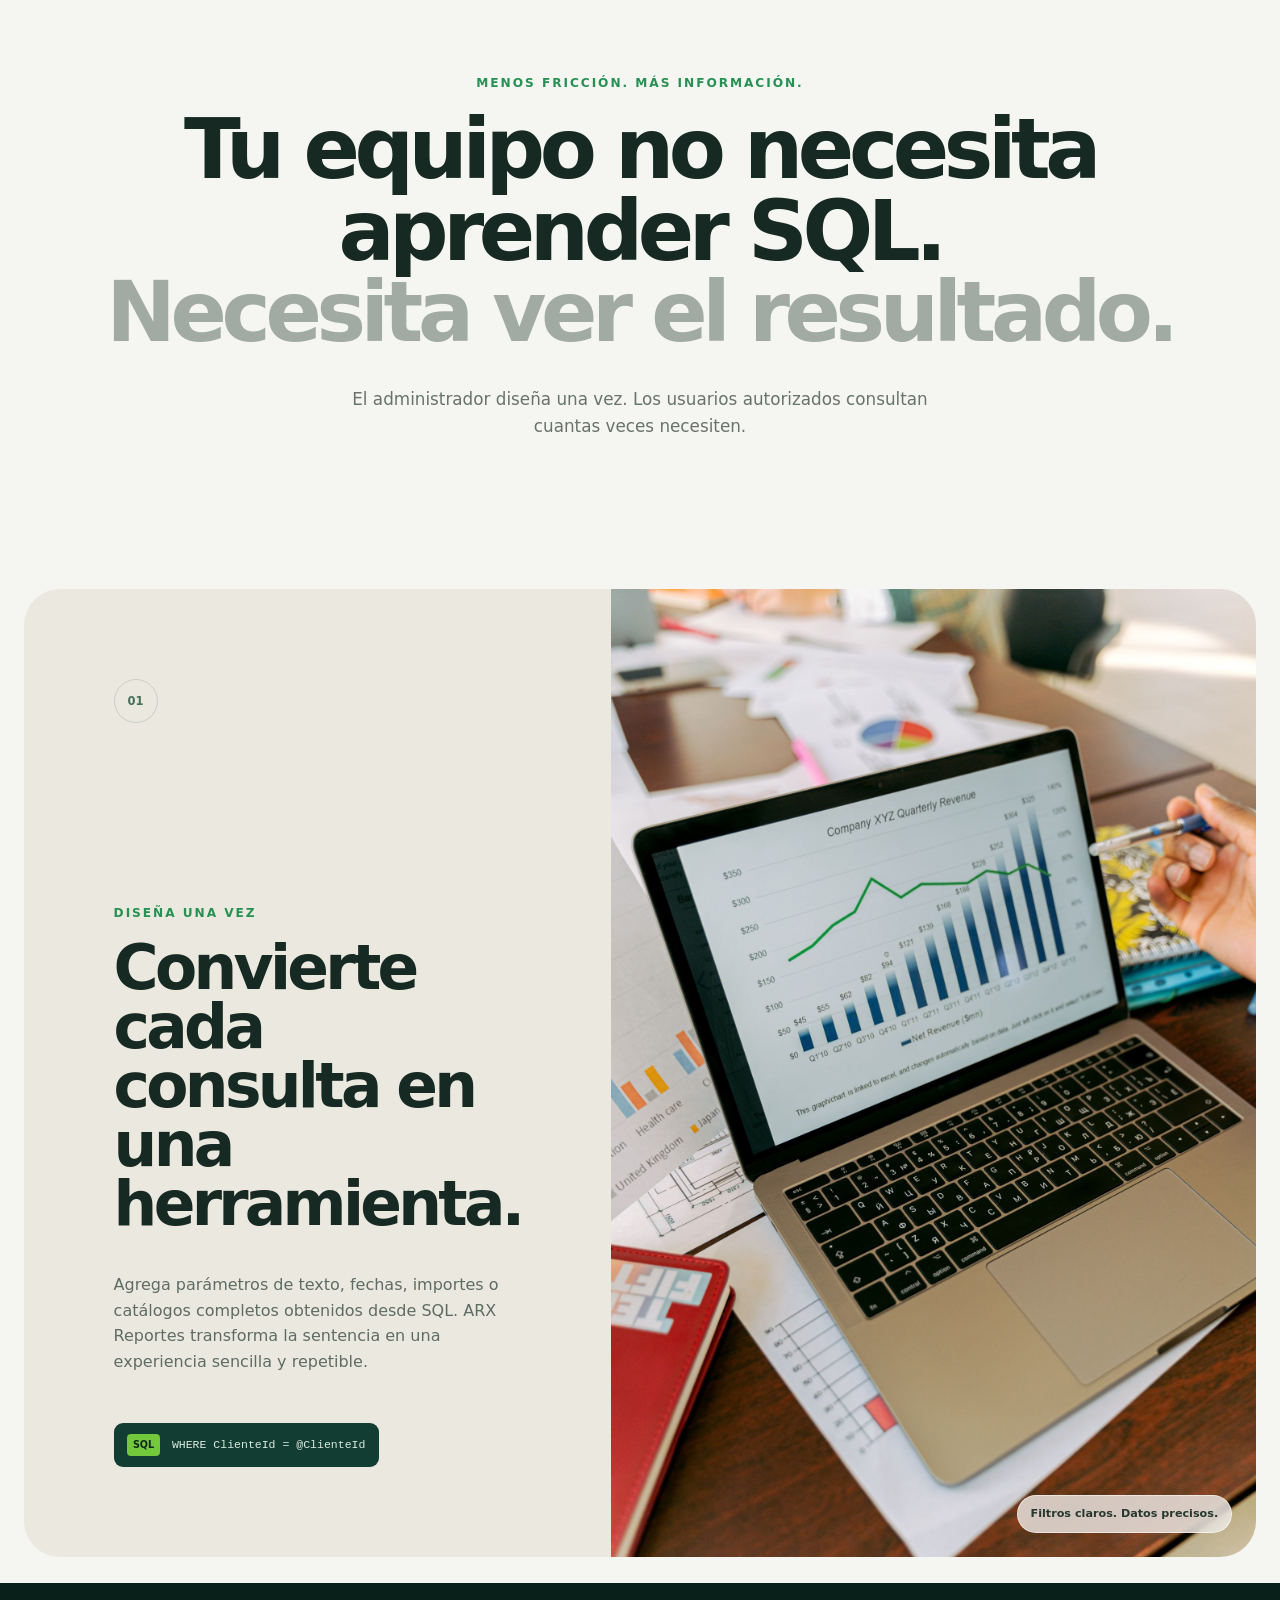
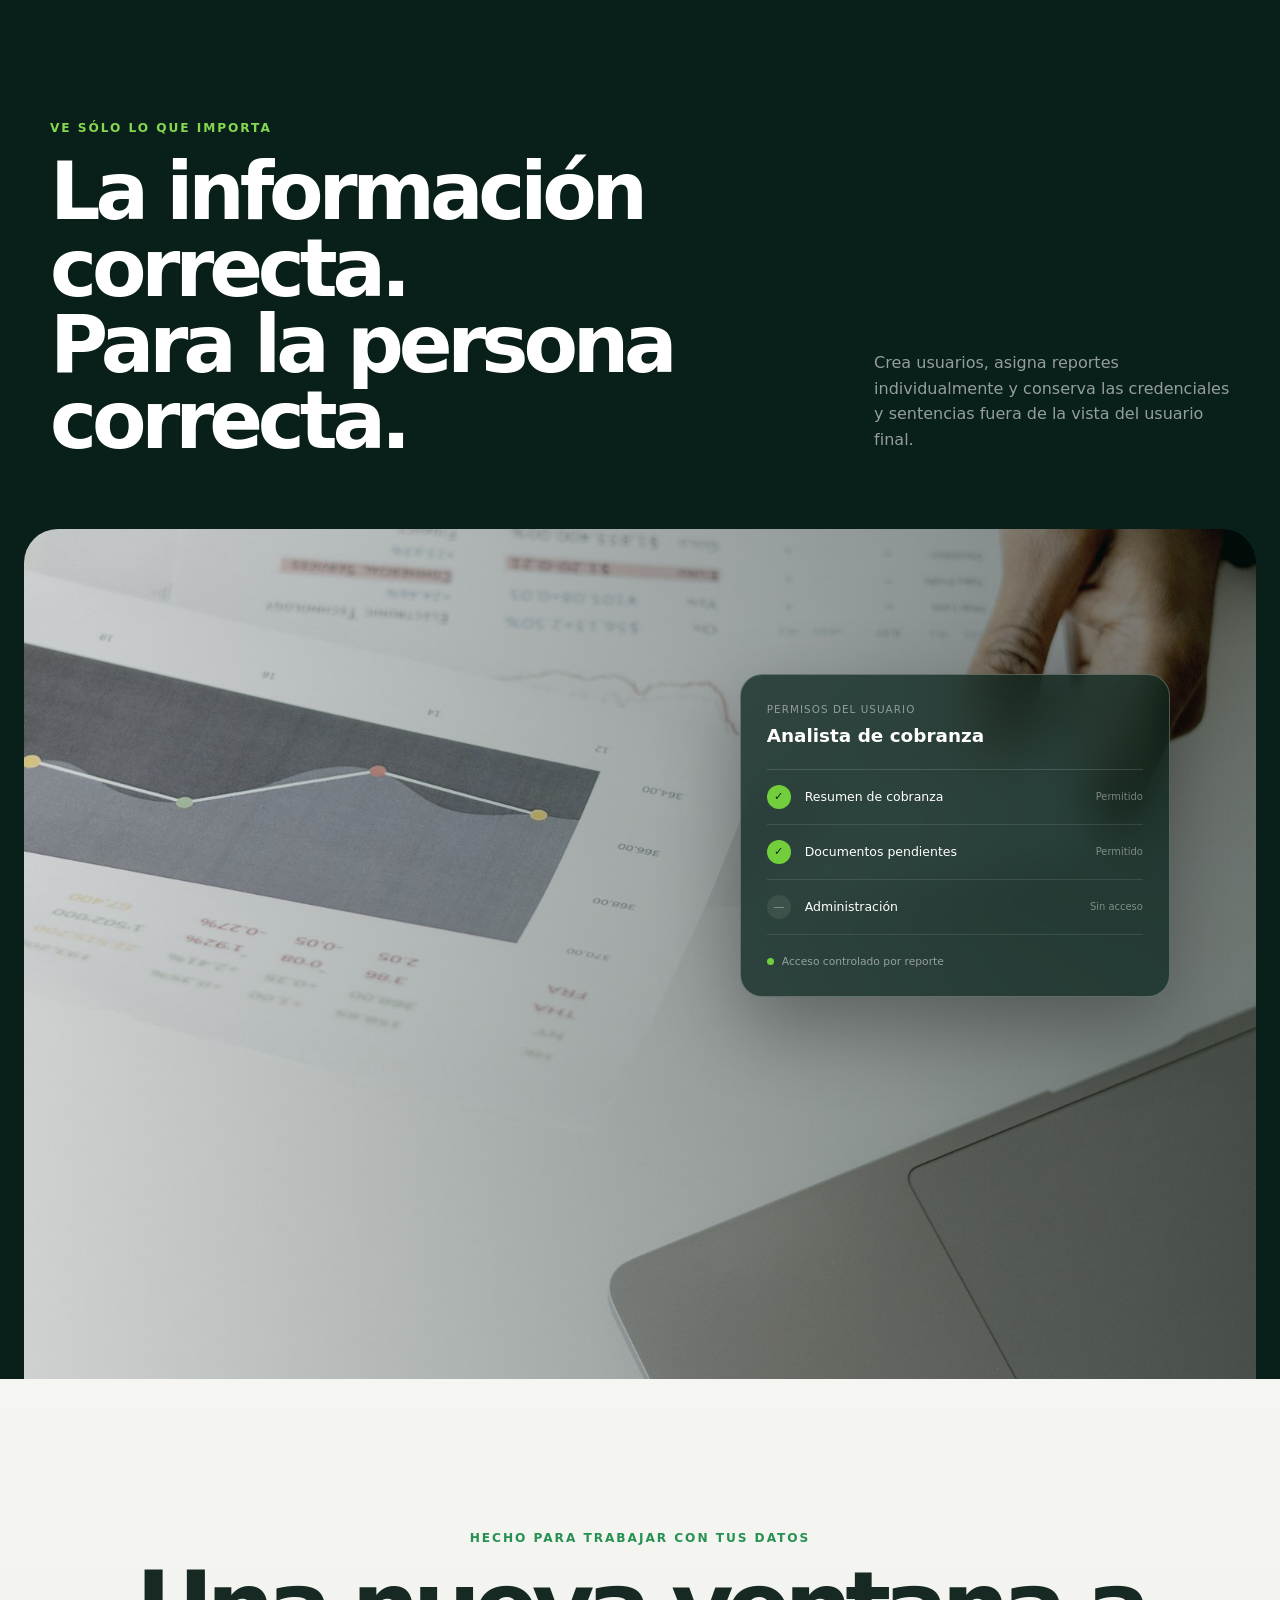
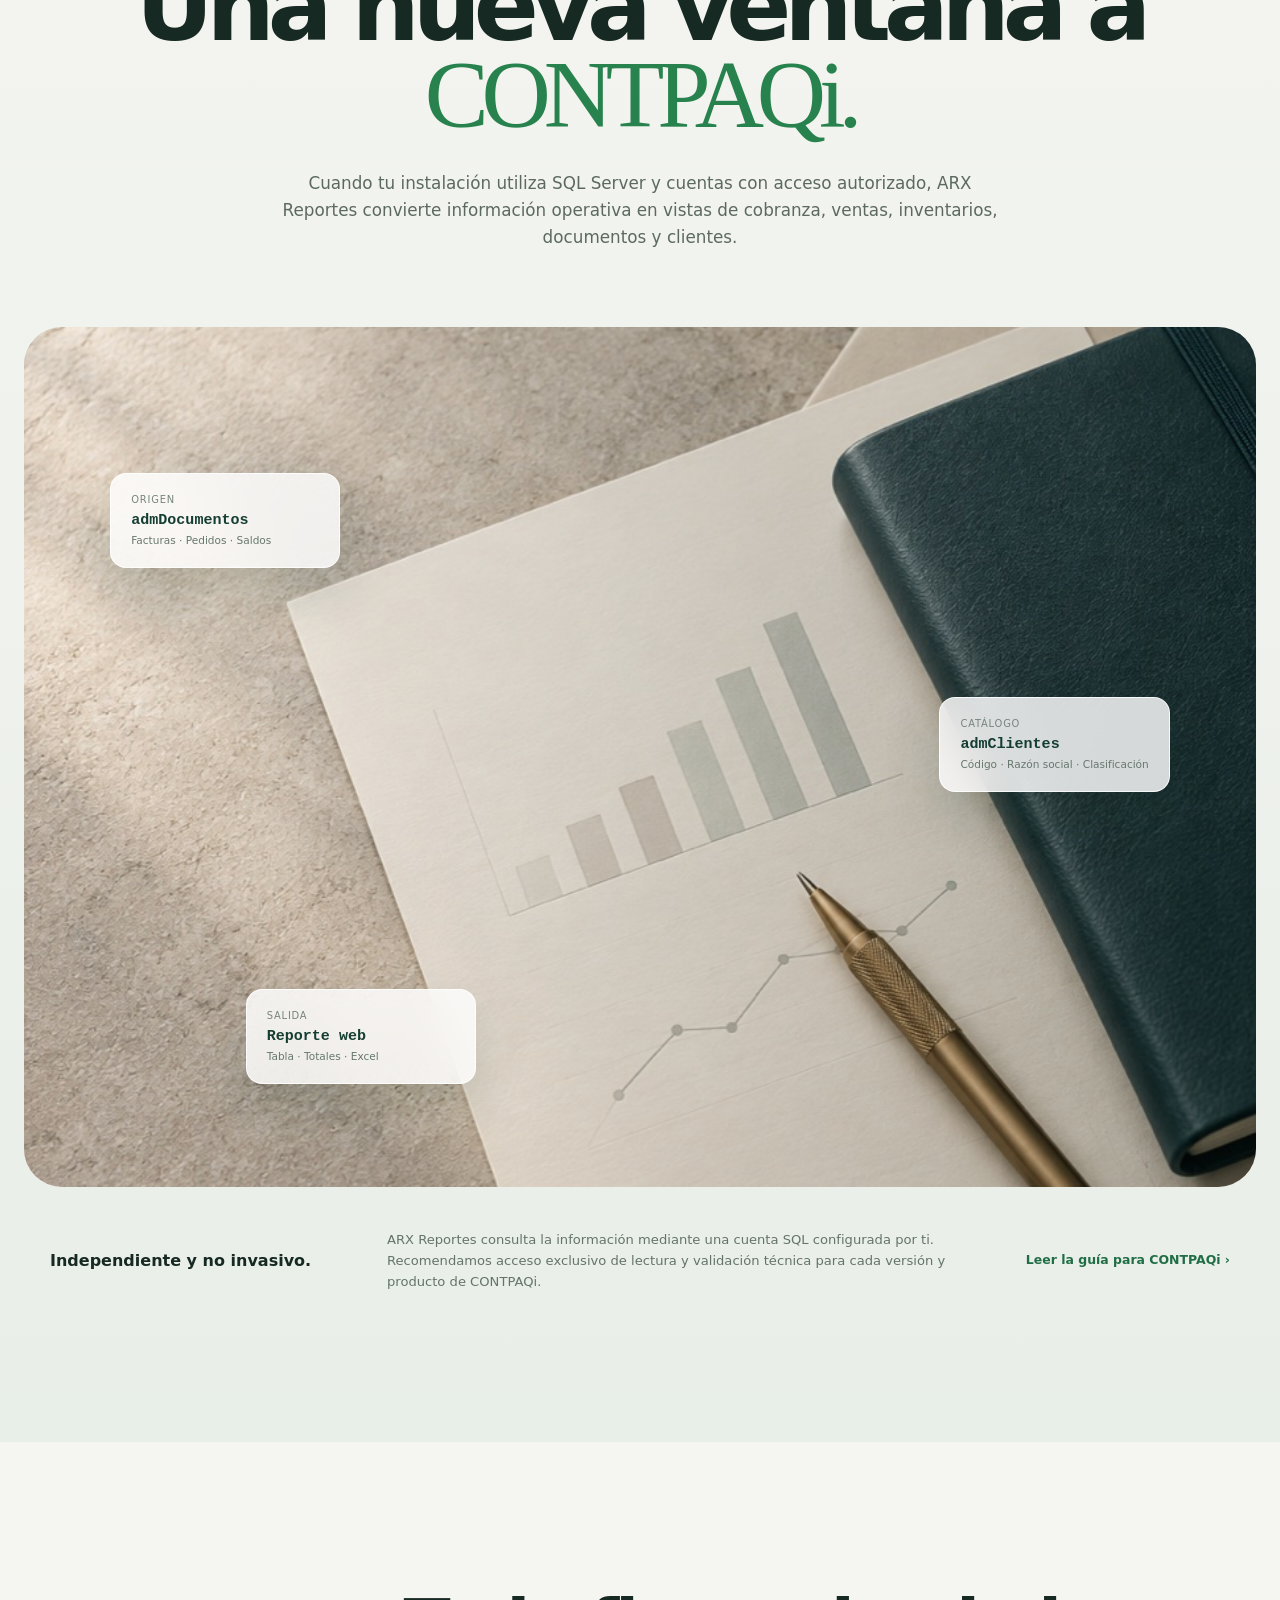
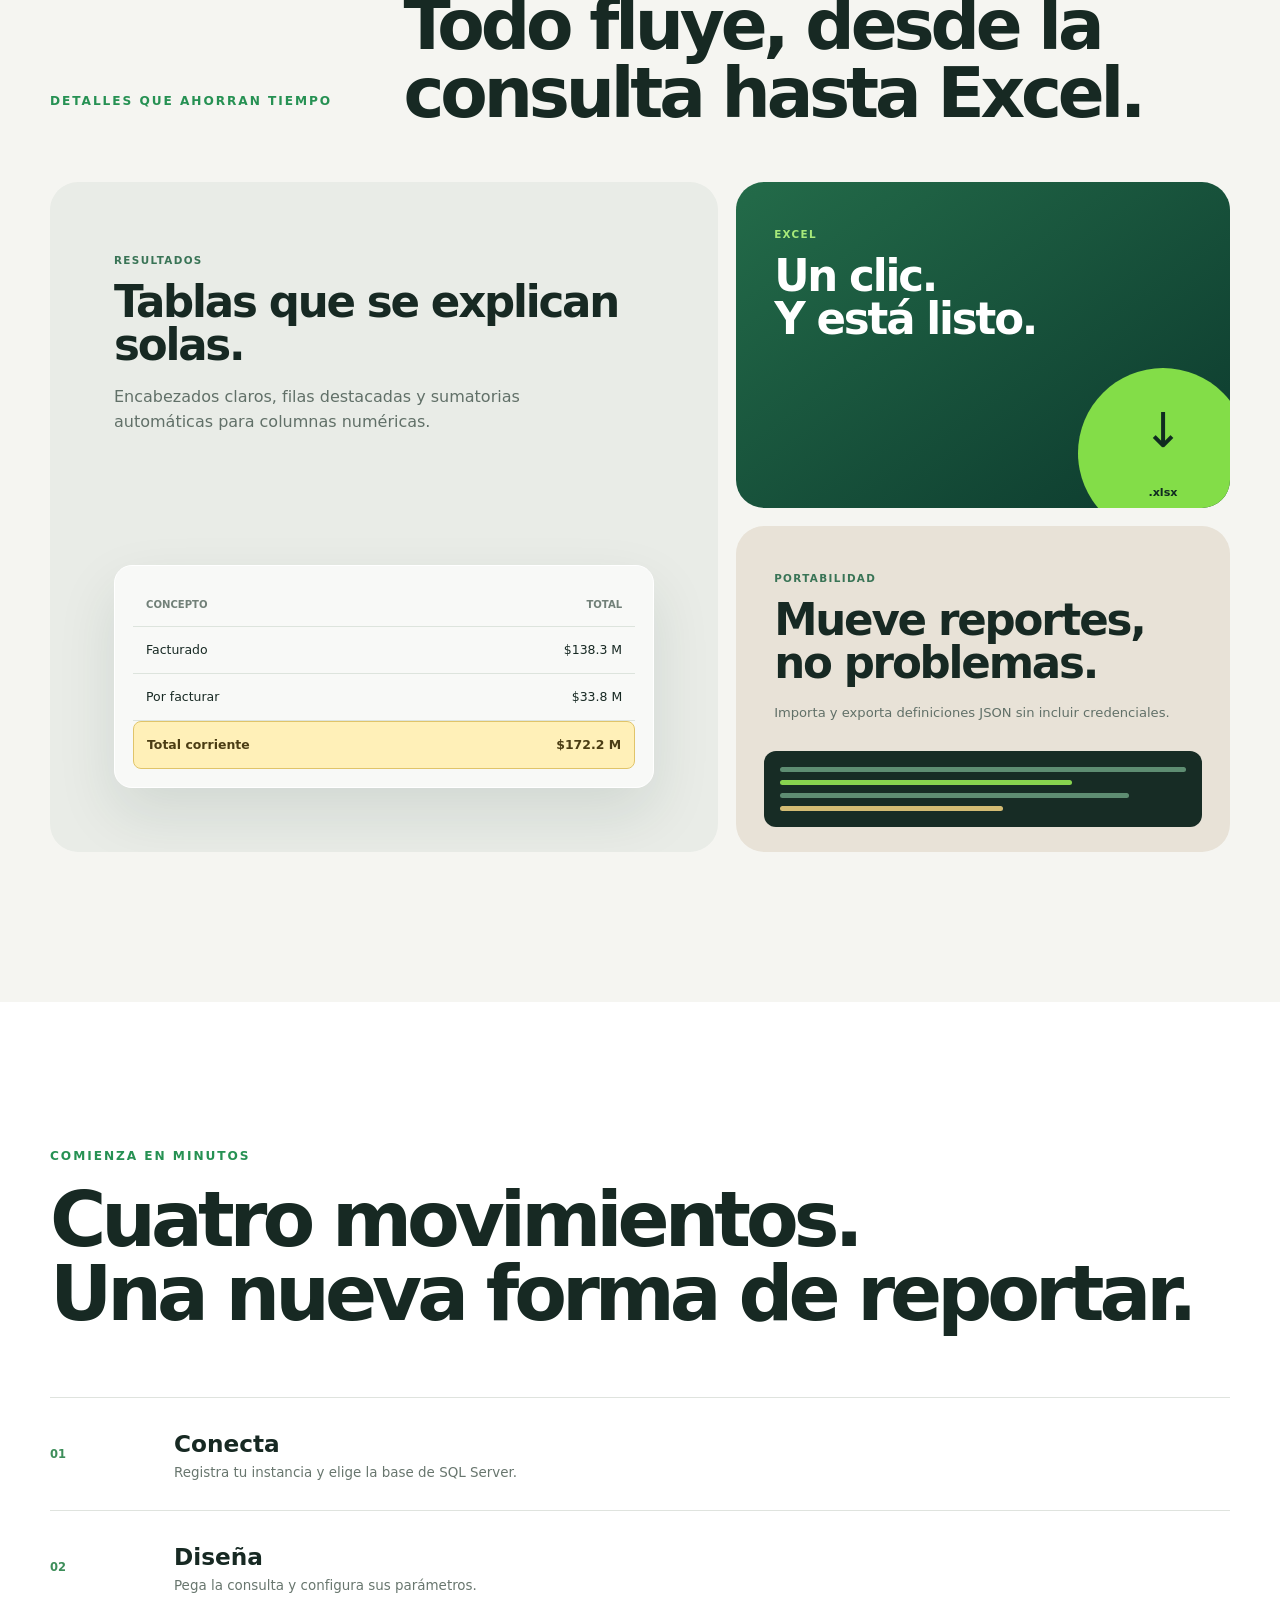
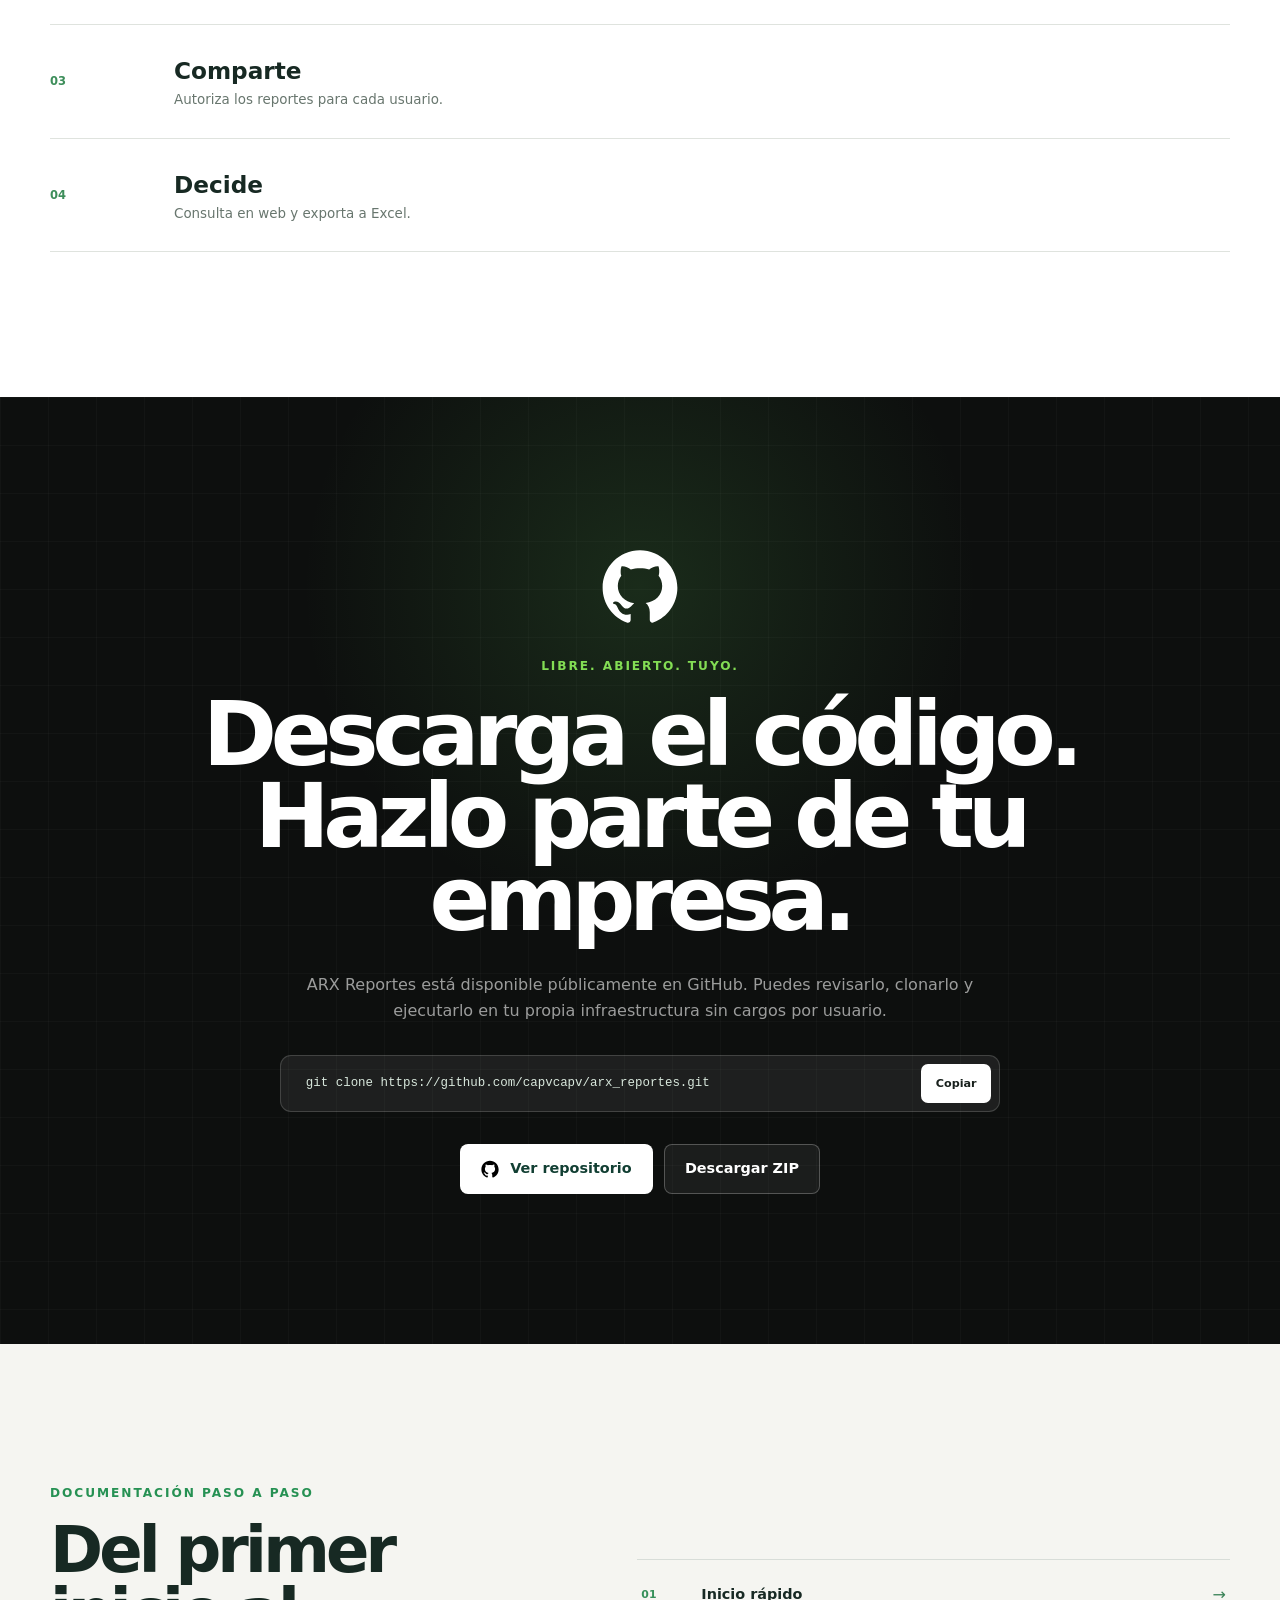
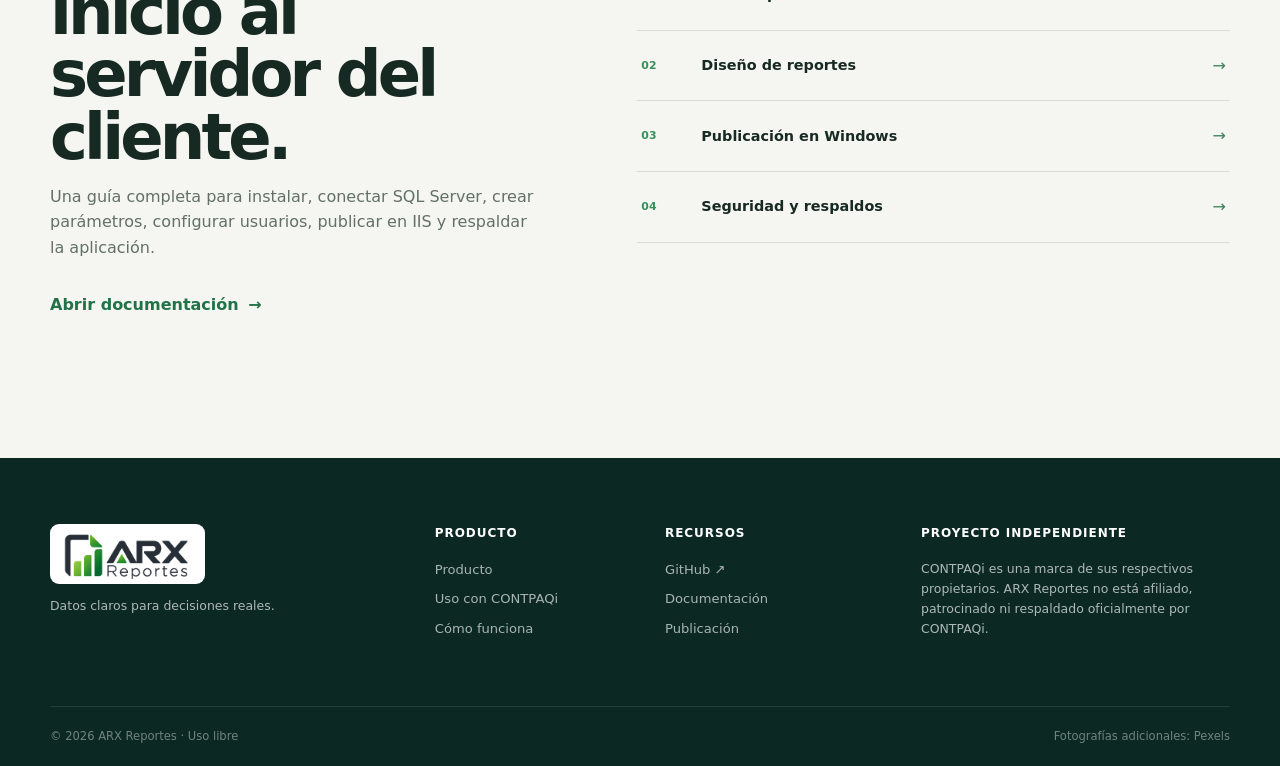
==== commit b12cfb33: "cambios de funcionalidades(perdon sea un gran commit)" ====
--- a/sitio-informativo/index.html
+++ b/sitio-informativo/index.html
@@ -3,13 +3,13 @@
 <head>
     <meta charset="utf-8">
     <meta name="viewport" content="width=device-width, initial-scale=1">
-    <meta name="description" content="ARX Reportes transforma consultas de SQL Server en reportes web con parámetros, permisos y exportación a Excel. Ideal para aprovechar información de CONTPAQi.">
-    <meta name="theme-color" content="#123f33">
-    <title>ARX Reportes | Tus datos, listos para decidir</title>
+    <meta name="description" content="ARX Reportes convierte consultas de SQL Server y datos de CONTPAQi en reportes web claros, seguros y exportables a Excel. Uso libre.">
+    <meta name="theme-color" content="#f5f5f1">
+    <title>ARX Reportes | Tus datos, claros</title>
     <link rel="icon" href="assets/images/arx-reportes-logo.png">
     <link rel="stylesheet" href="assets/styles.css">
 </head>
-<body>
+<body class="home-page">
     <a class="skip-link" href="#contenido">Saltar al contenido</a>
 
     <header class="site-header" id="inicio">
@@ -21,181 +21,189 @@
                 <span></span><span></span><span></span><span class="sr-only">Abrir menú</span>
             </button>
             <nav class="site-menu" id="site-menu" aria-label="Navegación principal">
-                <a href="#funciones">Funciones</a>
+                <a href="#producto">Producto</a>
                 <a href="#contpaqi">CONTPAQi</a>
                 <a href="#como-funciona">Cómo funciona</a>
                 <a href="documentacion.html">Documentación</a>
-                <a class="nav-cta" href="#comenzar">Comenzar</a>
+                <a class="nav-cta github-button" href="https://github.com/capvcapv/arx_reportes" target="_blank" rel="noopener noreferrer">
+                    <img src="assets/images/github-mark.svg" alt="" aria-hidden="true"> GitHub
+                </a>
             </nav>
         </div>
     </header>
 
     <main id="contenido">
-        <section class="hero section-shell">
-            <div class="hero-copy">
-                <div class="pill"><span></span> Uso libre · Sin costo por usuario</div>
-                <p class="eyebrow">REPORTES WEB PARA SQL SERVER</p>
-                <h1>Tus datos de <em>CONTPAQi</em>, listos para decidir.</h1>
-                <p class="hero-lead">Convierte consultas SQL en reportes claros, filtrables y exportables a Excel. Publica la información que tu equipo necesita sin darle acceso directo a la base de datos.</p>
+        <section class="cinematic-hero">
+            <div class="hero-center section-shell">
+                <div class="availability"><i></i> Código abierto para todos</div>
+                <p class="eyebrow">ARX REPORTES PARA SQL SERVER</p>
+                <h1>De datos complejos.<br><span>A respuestas claras.</span></h1>
+                <p>Publica consultas de SQL Server como reportes web con filtros, permisos y exportación a Excel. Una forma simple de aprovechar la información que ya existe en tu empresa.</p>
                 <div class="hero-actions">
-                    <a class="button button-primary" href="documentacion.html">Ver documentación <span aria-hidden="true">→</span></a>
-                    <a class="button button-secondary" href="#funciones">Conocer funciones</a>
-                </div>
-                <div class="hero-proof" aria-label="Características principales">
-                    <span><b>✓</b> Instalación propia</span>
-                    <span><b>✓</b> Control de usuarios</span>
-                    <span><b>✓</b> Tus datos permanecen contigo</span>
-                </div>
-            </div>
-
-            <div class="hero-product" aria-label="Vista ilustrativa de un reporte">
-                <div class="product-window">
-                    <div class="window-bar"><span></span><span></span><span></span><small>Resumen de cobranza</small></div>
+                    <a class="button button-primary github-button" href="https://github.com/capvcapv/arx_reportes" target="_blank" rel="noopener noreferrer">
+                        <img src="assets/images/github-mark.svg" alt="" aria-hidden="true"> Obtener en GitHub
+                    </a>
+                    <a class="button button-quiet" href="documentacion.html">Explorar documentación <span aria-hidden="true">›</span></a>
+                </div>
+            </div>
+
+            <div class="hero-canvas section-wide" id="producto">
+                <img class="hero-photo" src="assets/images/reportes-hero.jpg" alt="Reportes ejecutivos impresos sobre un escritorio verde" width="1942" height="809">
+                <div class="product-window product-window-large" aria-label="Vista ilustrativa de un reporte de cobranza">
+                    <div class="window-bar"><span></span><span></span><span></span><small>Resumen de cobranza</small><b>ARX</b></div>
                     <div class="metric-row">
                         <div><small>Facturado</small><strong>$138,373,300</strong><span>Periodo actual</span></div>
                         <div><small>Por facturar</small><strong>$33,887,808</strong><span>Pedidos pendientes</span></div>
+                        <div><small>Saldo total</small><strong>$172,261,109</strong><span>Actualizado ahora</span></div>
                     </div>
                     <div class="mock-table" role="presentation">
-                        <div class="mock-head"><span>Cliente</span><span>Facturado</span><span>Saldo total</span></div>
-                        <div><span>GRUPO FRAGUA</span><span>$48,526,964</span><span>$67,510,939</span></div>
-                        <div><span>GRUPO PISA</span><span>$31,485,448</span><span>$38,065,891</span></div>
-                        <div><span>CHIVAS EVENTOS</span><span>$23,943,232</span><span>$23,943,232</span></div>
-                        <div class="mock-highlight"><span>SUMA 80%</span><span>$121,398,475</span><span>$155,191,764</span></div>
+                        <div class="mock-head"><span>Cliente</span><span>Facturado</span><span>Por facturar</span><span>Saldo total</span></div>
+                        <div><span>DISTRIBUIDORA NORTE</span><span>$48,526,964</span><span>$18,983,975</span><span>$67,510,939</span></div>
+                        <div><span>COMERCIAL DEL CENTRO</span><span>$31,485,448</span><span>$6,580,442</span><span>$38,065,891</span></div>
+                        <div><span>SERVICIOS INDUSTRIALES</span><span>$23,943,232</span><span>—</span><span>$23,943,232</span></div>
+                        <div class="mock-highlight"><span>SUMA 80%</span><span>$121,398,475</span><span>$33,793,288</span><span>$155,191,764</span></div>
                     </div>
-                    <div class="window-foot"><span><i></i> Consulta completada</span><button type="button" tabindex="-1">Exportar a Excel</button></div>
-                </div>
-                <div class="floating-note"><span>↗</span><div><b>Información útil</b><small>Sin hojas manuales</small></div></div>
-            </div>
-        </section>
-
-        <section class="trust-strip" aria-label="Resumen de tecnología">
-            <div class="section-shell trust-grid">
-                <p><strong>SQL Server</strong><span>Conexión configurable</span></p>
-                <p><strong>Excel</strong><span>Exportación inmediata</span></p>
-                <p><strong>100%</strong><span>Administrado por ti</span></p>
-                <p><strong>Web</strong><span>Acceso desde el navegador</span></p>
-            </div>
-        </section>
-
-        <section class="section section-shell" id="funciones">
-            <div class="section-intro split-intro">
+                    <div class="window-foot"><span><i></i> Consulta completada en 1.24 s</span><button type="button" tabindex="-1">Exportar a Excel</button></div>
+                </div>
+            </div>
+        </section>
+
+        <section class="big-statement section-shell">
+            <p class="eyebrow">MENOS FRICCIÓN. MÁS INFORMACIÓN.</p>
+            <h2>Tu equipo no necesita aprender SQL.<br><span>Necesita ver el resultado.</span></h2>
+            <p>El administrador diseña una vez. Los usuarios autorizados consultan cuantas veces necesiten.</p>
+        </section>
+
+        <section class="editorial-story section-wide story-paper">
+            <div class="story-copy">
+                <span class="story-index">01</span>
+                <p class="eyebrow">DISEÑA UNA VEZ</p>
+                <h2>Convierte cada consulta en una herramienta.</h2>
+                <p>Agrega parámetros de texto, fechas, importes o catálogos completos obtenidos desde SQL. ARX Reportes transforma la sentencia en una experiencia sencilla y repetible.</p>
+                <div class="inline-code"><span>SQL</span><code>WHERE ClienteId = @ClienteId</code></div>
+            </div>
+            <figure class="story-image story-image-tall">
+                <img src="assets/images/analytics-screen.jpg" alt="Análisis de información y gráficas en una computadora" width="1600" height="2400" loading="lazy">
+                <figcaption>Filtros claros. Datos precisos.</figcaption>
+            </figure>
+        </section>
+
+        <section class="dark-showcase">
+            <div class="section-shell dark-intro">
                 <div>
-                    <p class="eyebrow">UNA CAPA SIMPLE SOBRE TUS DATOS</p>
-                    <h2>De una sentencia SQL a un reporte listo para compartir.</h2>
-                </div>
-                <p>ARX Reportes concentra la configuración, ejecución y distribución de consultas frecuentes en una interfaz amigable para usuarios administrativos y operativos.</p>
-            </div>
-            <div class="feature-grid">
-                <article class="feature-card feature-card-primary">
-                    <span class="feature-number">01</span>
-                    <h3>Reportes parametrizados</h3>
-                    <p>Define filtros de texto, fechas, números, valores lógicos o catálogos obtenidos desde otra consulta.</p>
-                    <div class="mini-code"><code>WHERE ClienteId = @ClienteId</code></div>
+                    <p class="eyebrow">VE SÓLO LO QUE IMPORTA</p>
+                    <h2>La información correcta.<br>Para la persona correcta.</h2>
+                </div>
+                <p>Crea usuarios, asigna reportes individualmente y conserva las credenciales y sentencias fuera de la vista del usuario final.</p>
+            </div>
+            <div class="section-wide access-visual">
+                <img src="assets/images/report-analysis.jpg" alt="Profesional revisando reportes y datos junto a una computadora" width="1600" height="2400" loading="lazy">
+                <div class="access-panel">
+                    <div class="access-panel-head"><span>Permisos del usuario</span><b>Analista de cobranza</b></div>
+                    <div class="permission-line on"><i>✓</i><span>Resumen de cobranza</span><small>Permitido</small></div>
+                    <div class="permission-line on"><i>✓</i><span>Documentos pendientes</span><small>Permitido</small></div>
+                    <div class="permission-line"><i>—</i><span>Administración</span><small>Sin acceso</small></div>
+                    <div class="access-foot"><span></span> Acceso controlado por reporte</div>
+                </div>
+            </div>
+        </section>
+
+        <section class="contpaqi-experience" id="contpaqi">
+            <div class="section-shell contpaqi-heading">
+                <p class="eyebrow">HECHO PARA TRABAJAR CON TUS DATOS</p>
+                <h2>Una nueva ventana a<br><span>CONTPAQi.</span></h2>
+                <p>Cuando tu instalación utiliza SQL Server y cuentas con acceso autorizado, ARX Reportes convierte información operativa en vistas de cobranza, ventas, inventarios, documentos y clientes.</p>
+            </div>
+            <div class="contpaqi-scene section-wide">
+                <img src="assets/images/admin-reportes.jpg" alt="Reportes financieros sobre un escritorio de trabajo" width="933" height="1400" loading="lazy">
+                <div class="schema-float schema-one"><small>Origen</small><strong>admDocumentos</strong><span>Facturas · Pedidos · Saldos</span></div>
+                <div class="schema-float schema-two"><small>Catálogo</small><strong>admClientes</strong><span>Código · Razón social · Clasificación</span></div>
+                <div class="schema-float schema-three"><small>Salida</small><strong>Reporte web</strong><span>Tabla · Totales · Excel</span></div>
+            </div>
+            <div class="section-shell safety-note">
+                <b>Independiente y no invasivo.</b>
+                <p>ARX Reportes consulta la información mediante una cuenta SQL configurada por ti. Recomendamos acceso exclusivo de lectura y validación técnica para cada versión y producto de CONTPAQi.</p>
+                <a href="documentacion.html#contpaqi">Leer la guía para CONTPAQi ›</a>
+            </div>
+        </section>
+
+        <section class="bento-section section-shell">
+            <div class="bento-heading">
+                <p class="eyebrow">DETALLES QUE AHORRAN TIEMPO</p>
+                <h2>Todo fluye, desde la consulta hasta Excel.</h2>
+            </div>
+            <div class="bento">
+                <article class="bento-main">
+                    <div><span class="bento-label">RESULTADOS</span><h3>Tablas que se explican solas.</h3><p>Encabezados claros, filas destacadas y sumatorias automáticas para columnas numéricas.</p></div>
+                    <div class="mini-report">
+                        <div><b>Concepto</b><b>Total</b></div>
+                        <div><span>Facturado</span><span>$138.3 M</span></div>
+                        <div><span>Por facturar</span><span>$33.8 M</span></div>
+                        <div class="total"><span>Total corriente</span><span>$172.2 M</span></div>
+                    </div>
                 </article>
-                <article class="feature-card">
-                    <span class="feature-icon" aria-hidden="true">▦</span>
-                    <h3>Resultados claros</h3>
-                    <p>Presenta los datos en tablas HTML, agrega sumatorias y destaca filas relevantes por el valor de su primera columna.</p>
-                </article>
-                <article class="feature-card">
-                    <span class="feature-icon" aria-hidden="true">⇩</span>
-                    <h3>Excel en un clic</h3>
-                    <p>Descarga el resultado conservando encabezados, formatos numéricos, totales y filas resaltadas.</p>
-                </article>
-                <article class="feature-card">
-                    <span class="feature-icon" aria-hidden="true">◎</span>
-                    <h3>Permisos por usuario</h3>
-                    <p>Decide qué reportes puede ejecutar cada persona, sin exponer la consola administrativa.</p>
-                </article>
-                <article class="feature-card">
-                    <span class="feature-icon" aria-hidden="true">⇄</span>
-                    <h3>Reportes portables</h3>
-                    <p>Exporta e importa definiciones en JSON para mover reportes entre instalaciones o prepararlos con ayuda de una IA.</p>
-                </article>
-            </div>
-        </section>
-
-        <section class="section contpaqi-section" id="contpaqi">
-            <div class="section-shell contpaqi-grid">
-                <div class="contpaqi-visual">
-                    <img src="assets/images/admin-reportes.jpg" alt="Espacio de trabajo profesional con reportes" width="933" height="1400" loading="lazy">
-                    <div class="data-card data-card-a"><small>Documento</small><strong>admDocumentos</strong></div>
-                    <div class="data-card data-card-b"><small>Catálogo</small><strong>admClientes</strong></div>
-                </div>
-                <div class="contpaqi-copy">
-                    <p class="eyebrow">ESPECIALMENTE ÚTIL CON CONTPAQi</p>
-                    <h2>Aprovecha mejor la información que ya genera tu empresa.</h2>
-                    <p>Si tu instalación de CONTPAQi utiliza SQL Server y cuentas con acceso autorizado a sus datos, ARX Reportes puede publicar consultas sobre tablas y vistas disponibles para construir tableros operativos, cobranza, ventas, inventarios y más.</p>
-                    <ul class="check-list">
-                        <li><span>✓</span><div><b>Sin modificar CONTPAQi</b><small>Opera como una aplicación independiente de consulta.</small></div></li>
-                        <li><span>✓</span><div><b>Consultas adaptadas a tu empresa</b><small>Utiliza el esquema, clasificaciones y conceptos que ya manejas.</small></div></li>
-                        <li><span>✓</span><div><b>Acceso controlado</b><small>El usuario final ve el reporte, no las credenciales ni la sentencia SQL.</small></div></li>
-                    </ul>
-                    <div class="notice"><b>Importante:</b> las estructuras pueden variar según producto, versión y configuración. Usa una cuenta SQL de sólo lectura y valida cada consulta con tu responsable técnico.</div>
-                </div>
-            </div>
-        </section>
-
-        <section class="section section-shell" id="como-funciona">
-            <div class="section-intro centered">
-                <p class="eyebrow">DE LA CONEXIÓN AL RESULTADO</p>
-                <h2>Cuatro pasos. Cero complicaciones para el usuario final.</h2>
-            </div>
-            <ol class="steps">
-                <li><span>1</span><div><h3>Conecta</h3><p>Registra tu instancia de SQL Server y selecciona la base de datos.</p></div></li>
-                <li><span>2</span><div><h3>Configura</h3><p>Crea el reporte, pega tu consulta y define sus parámetros.</p></div></li>
-                <li><span>3</span><div><h3>Autoriza</h3><p>Crea usuarios y elige los reportes disponibles para cada uno.</p></div></li>
-                <li><span>4</span><div><h3>Ejecuta</h3><p>El usuario filtra, consulta y exporta el resultado a Excel.</p></div></li>
-            </ol>
-        </section>
-
-        <section class="section docs-preview" id="documentacion">
-            <div class="section-shell docs-grid">
-                <div>
-                    <p class="eyebrow">DOCUMENTACIÓN INCLUIDA</p>
-                    <h2>Todo lo necesario para comenzar y operar con confianza.</h2>
-                    <p>Consulta los requisitos, instalación, publicación en IIS, conexiones, creación de reportes, parámetros de catálogo, usuarios, respaldos y recomendaciones de seguridad.</p>
-                    <a class="text-link" href="documentacion.html">Abrir documentación completa <span aria-hidden="true">→</span></a>
-                </div>
-                <div class="docs-index">
-                    <a href="documentacion.html#inicio-rapido"><span>01</span><div><b>Inicio rápido</b><small>Instalación y primera ejecución</small></div><i>→</i></a>
-                    <a href="documentacion.html#reportes"><span>02</span><div><b>Crear reportes</b><small>SQL, parámetros y presentación</small></div><i>→</i></a>
-                    <a href="documentacion.html#contpaqi"><span>03</span><div><b>Uso con CONTPAQi</b><small>Buenas prácticas y ejemplos</small></div><i>→</i></a>
-                    <a href="documentacion.html#seguridad"><span>04</span><div><b>Seguridad y respaldos</b><small>Permisos, credenciales y datos</small></div><i>→</i></a>
-                </div>
-            </div>
-        </section>
-
-        <section class="section section-shell" id="comenzar">
-            <div class="cta-panel">
-                <div>
-                    <p class="eyebrow">ABIERTO PARA TODOS</p>
-                    <h2>Haz que tus datos sean fáciles de consultar.</h2>
-                    <p>ARX Reportes puede utilizarse libremente y sin cargos por usuario. Instálalo en tu propia infraestructura y conserva el control de tu información.</p>
-                </div>
-                <a class="button button-light" href="documentacion.html#publicacion">Preparar una instalación <span aria-hidden="true">→</span></a>
-            </div>
-        </section>
-
-        <section class="section section-shell faq-section">
-            <div class="section-intro centered"><p class="eyebrow">PREGUNTAS FRECUENTES</p><h2>Lo esencial, antes de comenzar.</h2></div>
-            <div class="faq-list">
-                <details><summary>¿ARX Reportes tiene costo por usuario?<span>+</span></summary><p>No. El programa se presenta para uso libre, sin cobro por cada cuenta o reporte configurado.</p></details>
-                <details><summary>¿Es un producto oficial de CONTPAQi?<span>+</span></summary><p>No. ARX Reportes es un proyecto independiente. Puede consultar bases SQL Server utilizadas por soluciones CONTPAQi cuando el propietario cuenta con autorización y acceso técnico.</p></details>
-                <details><summary>¿Los usuarios pueden cambiar las consultas?<span>+</span></summary><p>No. Sólo los administradores configuran conexiones y sentencias. Los usuarios autorizados únicamente capturan parámetros, ejecutan y exportan.</p></details>
-                <details><summary>¿Dónde se almacena la configuración?<span>+</span></summary><p>En la carpeta local <code>App_Data</code> de la instalación. Debe incluirse en la estrategia de respaldos y conservar permisos de escritura para la aplicación.</p></details>
+                <article class="bento-green"><span class="bento-label">EXCEL</span><h3>Un clic.<br>Y está listo.</h3><div class="download-orb">↓<small>.xlsx</small></div></article>
+                <article class="bento-light"><span class="bento-label">PORTABILIDAD</span><h3>Mueve reportes, no problemas.</h3><p>Importa y exporta definiciones JSON sin incluir credenciales.</p><div class="json-lines"><i></i><i></i><i></i><i></i></div></article>
+            </div>
+        </section>
+
+        <section class="process-section" id="como-funciona">
+            <div class="section-shell">
+                <p class="eyebrow">COMIENZA EN MINUTOS</p>
+                <h2>Cuatro movimientos.<br>Una nueva forma de reportar.</h2>
+                <ol class="process-list">
+                    <li><span>01</span><div><h3>Conecta</h3><p>Registra tu instancia y elige la base de SQL Server.</p></div></li>
+                    <li><span>02</span><div><h3>Diseña</h3><p>Pega la consulta y configura sus parámetros.</p></div></li>
+                    <li><span>03</span><div><h3>Comparte</h3><p>Autoriza los reportes para cada usuario.</p></div></li>
+                    <li><span>04</span><div><h3>Decide</h3><p>Consulta en web y exporta a Excel.</p></div></li>
+                </ol>
+            </div>
+        </section>
+
+        <section class="github-stage" id="descargar">
+            <div class="github-stage-inner section-shell">
+                <img class="github-hero-mark" src="assets/images/github-mark.svg" alt="GitHub" width="24" height="24">
+                <p class="eyebrow">LIBRE. ABIERTO. TUYO.</p>
+                <h2>Descarga el código.<br>Hazlo parte de tu empresa.</h2>
+                <p>ARX Reportes está disponible públicamente en GitHub. Puedes revisarlo, clonarlo y ejecutarlo en tu propia infraestructura sin cargos por usuario.</p>
+                <div class="clone-bar">
+                    <code>git clone https://github.com/capvcapv/arx_reportes.git</code>
+                    <button class="copy-clone" type="button" data-copy="git clone https://github.com/capvcapv/arx_reportes.git">Copiar</button>
+                </div>
+                <div class="github-actions">
+                    <a class="button button-light github-button" href="https://github.com/capvcapv/arx_reportes" target="_blank" rel="noopener noreferrer"><img src="assets/images/github-mark.svg" alt="" aria-hidden="true"> Ver repositorio</a>
+                    <a class="button button-outline-light" href="https://github.com/capvcapv/arx_reportes/archive/refs/heads/main.zip">Descargar ZIP</a>
+                </div>
+            </div>
+        </section>
+
+        <section class="docs-callout section-shell" id="documentacion">
+            <div class="docs-callout-copy">
+                <p class="eyebrow">DOCUMENTACIÓN PASO A PASO</p>
+                <h2>Del primer inicio al servidor del cliente.</h2>
+                <p>Una guía completa para instalar, conectar SQL Server, crear parámetros, configurar usuarios, publicar en IIS y respaldar la aplicación.</p>
+                <a href="documentacion.html">Abrir documentación <span>→</span></a>
+            </div>
+            <div class="docs-stack" aria-label="Temas disponibles en la documentación">
+                <a href="documentacion.html#inicio-rapido"><span>01</span><b>Inicio rápido</b><i>→</i></a>
+                <a href="documentacion.html#reportes"><span>02</span><b>Diseño de reportes</b><i>→</i></a>
+                <a href="documentacion.html#publicacion"><span>03</span><b>Publicación en Windows</b><i>→</i></a>
+                <a href="documentacion.html#seguridad"><span>04</span><b>Seguridad y respaldos</b><i>→</i></a>
             </div>
         </section>
     </main>
 
     <footer class="site-footer">
         <div class="section-shell footer-grid">
-            <div class="footer-brand"><img src="assets/images/arx-reportes-logo.png" alt="ARX Reportes" width="700" height="259"><p>Reportes SQL claros, seguros y fáciles de compartir.</p></div>
-            <div><h2>Producto</h2><a href="#funciones">Funciones</a><a href="#contpaqi">Uso con CONTPAQi</a><a href="#como-funciona">Cómo funciona</a></div>
-            <div><h2>Recursos</h2><a href="documentacion.html">Documentación</a><a href="documentacion.html#publicacion">Publicación</a><a href="documentacion.html#problemas">Solución de problemas</a></div>
+            <div class="footer-brand"><img src="assets/images/arx-reportes-logo.png" alt="ARX Reportes" width="700" height="259"><p>Datos claros para decisiones reales.</p></div>
+            <div><h2>Producto</h2><a href="#producto">Producto</a><a href="#contpaqi">Uso con CONTPAQi</a><a href="#como-funciona">Cómo funciona</a></div>
+            <div><h2>Recursos</h2><a href="https://github.com/capvcapv/arx_reportes" target="_blank" rel="noopener noreferrer">GitHub ↗</a><a href="documentacion.html">Documentación</a><a href="documentacion.html#publicacion">Publicación</a></div>
             <div class="footer-note"><h2>Proyecto independiente</h2><p>CONTPAQi es una marca de sus respectivos propietarios. ARX Reportes no está afiliado, patrocinado ni respaldado oficialmente por CONTPAQi.</p></div>
         </div>
-        <div class="section-shell footer-bottom"><span>© <span data-year></span> ARX Reportes</span><span>Uso libre · Instalación propia</span></div>
+        <div class="section-shell footer-bottom">
+            <span>© <span data-year></span> ARX Reportes · Uso libre</span>
+            <span>Fotografías adicionales: Pexels</span>
+        </div>
     </footer>
 
     <script src="assets/site.js"></script>
--- a/sitio-informativo/assets/styles.css
+++ b/sitio-informativo/assets/styles.css
@@ -149,6 +149,9 @@
 .cta-panel .eyebrow { color: #a8e678; }
 .cta-panel p:not(.eyebrow) { max-width: 720px; margin-bottom: 0; color: rgba(255, 255, 255, .68); }
 .button-light { min-width: 190px; color: var(--green-900); background: #fff; }
+.cta-actions { display: grid; justify-items: center; gap: .65rem; }
+.cta-doc-link { color: rgba(255, 255, 255, .74); font-size: .8rem; font-weight: 700; text-decoration: none; }
+.cta-doc-link:hover { color: #fff; }
 .faq-section { padding-top: 30px; }
 .faq-list { max-width: 850px; margin-inline: auto; border-top: 1px solid var(--line); }
 .faq-list details, .troubleshooting details { border-bottom: 1px solid var(--line); }
@@ -195,6 +198,12 @@
 .callout p { margin: .3rem 0 0; font-size: .86rem; }
 .callout-green { border-color: var(--lime); background: #eff8e9; }
 .callout-amber { border-color: var(--amber); background: #faf3e3; }
+.repo-card { display: grid; grid-template-columns: 1fr auto; align-items: center; gap: 24px; margin: 1.8rem 0; padding: 1.25rem; border: 1px solid #d4e2d6; border-radius: 14px; background: #fff; box-shadow: 0 12px 28px rgba(15, 59, 45, .07); }
+.repo-card span, .repo-card b, .repo-card p { display: block; }
+.repo-card span { margin-bottom: .18rem; color: var(--green-600); font-size: .63rem; font-weight: 850; letter-spacing: .12em; }
+.repo-card b { color: var(--green-900); font: 750 .95rem ui-monospace, SFMono-Regular, Menlo, monospace; }
+.repo-card p { margin: .3rem 0 0; font-size: .78rem; }
+.docs-content a:not(.button) { color: var(--green-700); font-weight: 700; }
 .doc-steps { display: grid; gap: 1rem; padding: 0; list-style: none; }
 .doc-steps > li { display: grid; grid-template-columns: 36px 1fr; gap: 1rem; margin: 0; padding: 1.1rem; border: 1px solid var(--line); border-radius: 12px; background: #fff; }
 .doc-steps > li > span { display: grid; place-items: center; width: 34px; height: 34px; border-radius: 50%; background: #eaf5e7; color: var(--green-700); font-size: .75rem; font-weight: 850; }
@@ -263,6 +272,8 @@
     .docs-layout { grid-template-columns: 1fr; padding-top: 35px; }
     .docs-sidebar { position: static; }
     .docs-sidebar nav { grid-template-columns: 1fr 1fr; }
+    .repo-card { grid-template-columns: 1fr; }
+    .repo-card .button { width: fit-content; }
 }
 
 @media (max-width: 520px) {
@@ -289,3 +300,217 @@
     html { scroll-behavior: auto; }
     *, *::before, *::after { transition-duration: .01ms !important; }
 }
+
+/* Editorial product landing */
+.github-button img { width: 18px; height: 18px; object-fit: contain; }
+.site-menu .nav-cta.github-button img, .button-primary.github-button img { filter: invert(1); }
+.home-page { background: #f5f5f1; }
+.home-page .site-header { border: 0; background: rgba(245, 245, 241, .82); box-shadow: none; }
+.home-page .nav-shell { min-height: 74px; }
+.home-page .site-menu a:not(.nav-cta) { color: #404541; font-size: .78rem; font-weight: 620; }
+.home-page .site-menu .nav-cta { display: inline-flex; align-items: center; gap: .42rem; padding: .48rem .8rem; border-radius: 999px; color: #fff; background: #151816; }
+.home-page .site-menu .nav-cta img { filter: invert(1); }
+.section-wide { width: min(1440px, calc(100% - 48px)); margin-inline: auto; }
+
+.cinematic-hero { overflow: hidden; padding: 106px 0 0; background: radial-gradient(circle at 50% 22%, #fff 0, #f5f5f1 48%, #e8eee7 100%); }
+.hero-center { text-align: center; }
+.availability { display: inline-flex; align-items: center; gap: .55rem; margin-bottom: 2rem; padding: .42rem .72rem; border: 1px solid #d7ddd6; border-radius: 999px; background: rgba(255,255,255,.65); color: #59635c; font-size: .72rem; font-weight: 690; }
+.availability i { width: 7px; height: 7px; border-radius: 50%; background: #64be34; box-shadow: 0 0 0 4px rgba(100,190,52,.14); }
+.cinematic-hero h1 { margin: 0 auto; font-size: clamp(4.2rem, 8.7vw, 8.7rem); font-weight: 760; line-height: .88; letter-spacing: -.082em; }
+.cinematic-hero h1 span { color: #3d8058; }
+.cinematic-hero .hero-center > p:not(.eyebrow) { max-width: 760px; margin: 2rem auto 0; color: #5b6760; font-size: clamp(1rem, 1.5vw, 1.22rem); line-height: 1.55; }
+.cinematic-hero .hero-actions { justify-content: center; margin-top: 2.2rem; }
+.button-quiet { color: #245e43; background: transparent; }
+.button-quiet:hover { background: rgba(255,255,255,.65); }
+.hero-canvas { position: relative; height: min(760px, 64vw); min-height: 560px; margin-top: 80px; overflow: hidden; border-radius: 38px 38px 0 0; background: #0e352c; box-shadow: 0 -14px 60px rgba(22,68,53,.13); }
+.hero-photo { position: absolute; inset: 0; width: 100%; height: 100%; object-fit: cover; opacity: .77; }
+.hero-canvas::after { position: absolute; inset: 0; background: linear-gradient(180deg, rgba(11,47,39,.06), rgba(7,31,26,.38)); content: ""; }
+.product-window-large { position: absolute; z-index: 2; top: 12%; right: 6%; left: 17%; border-radius: 24px; transform: rotateX(1deg); box-shadow: 0 48px 100px rgba(2,23,18,.4); }
+.product-window-large .window-bar b { margin-left: auto; color: #183e33; font-size: .7rem; letter-spacing: .12em; }
+.product-window-large .metric-row { grid-template-columns: repeat(3, 1fr); }
+.product-window-large .mock-table > div { grid-template-columns: 1.6fr repeat(3, 1fr); }
+
+.big-statement { padding-block: 150px; text-align: center; }
+.big-statement h2 { margin: 0; font-size: clamp(3rem, 6.5vw, 6.3rem); font-weight: 730; line-height: .98; letter-spacing: -.065em; }
+.big-statement h2 span { color: #a1aaa3; }
+.big-statement > p:last-child { max-width: 620px; margin: 2rem auto 0; color: #68736c; font-size: 1.05rem; }
+
+.editorial-story { display: grid; grid-template-columns: .85fr 1.15fr; align-items: stretch; min-height: 780px; overflow: hidden; border-radius: 36px; }
+.story-paper { background: #ebe9df; }
+.story-copy { display: flex; flex-direction: column; justify-content: center; padding: clamp(48px, 7vw, 105px); }
+.story-index { display: grid; place-items: center; width: 44px; height: 44px; margin-bottom: auto; border: 1px solid #c8cec6; border-radius: 50%; color: #48705a; font-size: .72rem; font-weight: 800; }
+.story-copy h2 { margin: 0 0 1.4rem; font-size: clamp(2.7rem, 4.8vw, 5rem); line-height: .96; letter-spacing: -.06em; }
+.story-copy > p:not(.eyebrow) { max-width: 560px; color: #5e6c64; }
+.inline-code { display: flex; align-items: center; gap: .75rem; width: fit-content; margin-top: 2rem; padding: .72rem .85rem; border-radius: 9px; background: #123d32; color: #fff; }
+.inline-code span { padding: .2rem .36rem; border-radius: 4px; background: #73c83c; color: #10271f; font-size: .6rem; font-weight: 900; }
+.inline-code code { padding: 0; background: transparent; color: #dcebe0; font-size: .72rem; }
+.story-image { position: relative; min-height: 660px; margin: 0; overflow: hidden; }
+.story-image img { width: 100%; height: 100%; object-fit: cover; }
+.story-image figcaption { position: absolute; right: 24px; bottom: 24px; padding: .55rem .8rem; border: 1px solid rgba(255,255,255,.55); border-radius: 999px; background: rgba(255,255,255,.72); color: #27392f; font-size: .7rem; font-weight: 720; backdrop-filter: blur(14px); }
+
+.dark-showcase { margin-top: 26px; padding: 136px 0 0; overflow: hidden; background: #091f1a; color: #fff; }
+.dark-intro { display: grid; grid-template-columns: 1.15fr .55fr; align-items: end; gap: 80px; padding-bottom: 70px; }
+.dark-intro .eyebrow { color: #84d850; }
+.dark-intro h2 { margin: 0; font-size: clamp(3rem, 6.2vw, 6rem); line-height: .96; letter-spacing: -.065em; }
+.dark-intro > p { margin: 0 0 .4rem; color: rgba(255,255,255,.57); }
+.access-visual { position: relative; height: min(850px, 70vw); min-height: 620px; overflow: hidden; border-radius: 34px 34px 0 0; }
+.access-visual > img { width: 100%; height: 100%; object-fit: cover; object-position: center 58%; filter: saturate(.7) contrast(1.03); }
+.access-visual::after { position: absolute; inset: 0; background: linear-gradient(90deg, rgba(3,22,17,.15), rgba(3,22,17,.52)); content: ""; }
+.access-panel { position: absolute; z-index: 2; top: 17%; right: 7%; width: min(430px, 38%); padding: 26px; border: 1px solid rgba(255,255,255,.25); border-radius: 22px; background: rgba(9,35,28,.73); box-shadow: 0 30px 80px rgba(0,0,0,.32); backdrop-filter: blur(22px) saturate(120%); }
+.access-panel-head { padding-bottom: 18px; border-bottom: 1px solid rgba(255,255,255,.14); }
+.access-panel-head span, .access-panel-head b { display: block; }
+.access-panel-head span { color: rgba(255,255,255,.48); font-size: .65rem; text-transform: uppercase; letter-spacing: .1em; }
+.access-panel-head b { margin-top: .25rem; font-size: 1.15rem; }
+.permission-line { display: grid; grid-template-columns: 28px 1fr auto; align-items: center; gap: 10px; padding: 15px 0; border-bottom: 1px solid rgba(255,255,255,.1); }
+.permission-line i { display: grid; place-items: center; width: 24px; height: 24px; border-radius: 50%; background: rgba(255,255,255,.08); color: rgba(255,255,255,.45); font-style: normal; font-size: .7rem; }
+.permission-line.on i { background: #72cf3b; color: #10271f; }
+.permission-line span { font-size: .78rem; }
+.permission-line small { color: rgba(255,255,255,.42); font-size: .62rem; }
+.access-foot { display: flex; align-items: center; gap: .5rem; padding-top: 18px; color: rgba(255,255,255,.5); font-size: .67rem; }
+.access-foot span { width: 7px; height: 7px; border-radius: 50%; background: #72cf3b; }
+
+.contpaqi-experience { padding: 150px 0; overflow: hidden; background: linear-gradient(180deg, #f5f5f1 0%, #e8eee8 100%); }
+.contpaqi-heading { text-align: center; }
+.contpaqi-heading h2 { margin: 0; font-size: clamp(3.5rem, 7.5vw, 7.3rem); line-height: .9; letter-spacing: -.075em; }
+.contpaqi-heading h2 span { color: #27824d; font-family: Georgia, serif; font-weight: 500; }
+.contpaqi-heading > p:last-child { max-width: 730px; margin: 2rem auto 0; color: #5c6961; font-size: 1.05rem; }
+.contpaqi-scene { position: relative; height: min(860px, 72vw); min-height: 640px; margin-top: 76px; overflow: hidden; border-radius: 38px; background: #e9e2d4; }
+.contpaqi-scene > img { width: 100%; height: 100%; object-fit: cover; object-position: center 58%; }
+.contpaqi-scene::after { position: absolute; inset: 0; background: linear-gradient(90deg, rgba(255,255,255,.04), rgba(8,37,29,.15)); content: ""; }
+.schema-float { position: absolute; z-index: 2; display: grid; min-width: 230px; padding: 18px 20px; border: 1px solid rgba(255,255,255,.82); border-radius: 16px; background: rgba(255,255,255,.82); box-shadow: 0 24px 55px rgba(18,56,43,.17); backdrop-filter: blur(20px); }
+.schema-float small { color: #77847d; font-size: .62rem; letter-spacing: .08em; text-transform: uppercase; }
+.schema-float strong { margin: .2rem 0; color: #153e32; font: 760 .94rem ui-monospace, SFMono-Regular, Menlo, monospace; }
+.schema-float span { color: #66776e; font-size: .66rem; }
+.schema-one { top: 17%; left: 7%; }
+.schema-two { top: 43%; right: 7%; }
+.schema-three { bottom: 12%; left: 18%; }
+.safety-note { display: grid; grid-template-columns: .6fr 1.2fr auto; align-items: center; gap: 35px; padding-top: 42px; }
+.safety-note b { font-size: 1rem; }
+.safety-note p { margin: 0; color: #65736c; font-size: .82rem; }
+.safety-note a { color: #206e45; font-size: .78rem; font-weight: 750; text-decoration: none; white-space: nowrap; }
+
+.bento-section { padding-block: 150px; }
+.bento-heading { display: grid; grid-template-columns: .55fr 1.45fr; align-items: end; gap: 40px; margin-bottom: 55px; }
+.bento-heading h2 { margin: 0; font-size: clamp(2.8rem, 5.4vw, 5.3rem); line-height: .98; letter-spacing: -.06em; }
+.bento { display: grid; grid-template-columns: 1.15fr .85fr; gap: 18px; }
+.bento article { position: relative; overflow: hidden; border-radius: 28px; }
+.bento-main { grid-row: span 2; display: flex; flex-direction: column; justify-content: space-between; min-height: 670px; padding: clamp(34px, 5vw, 65px); background: #e9ece7; }
+.bento h3 { margin: .55rem 0 1rem; font-size: clamp(2rem, 3.4vw, 3.6rem); line-height: 1; letter-spacing: -.05em; }
+.bento p { max-width: 500px; color: #617068; }
+.bento-label { color: #397456; font-size: .65rem; font-weight: 850; letter-spacing: .13em; }
+.mini-report { padding: 18px; border: 1px solid #fff; border-radius: 18px; background: rgba(255,255,255,.68); box-shadow: 0 25px 60px rgba(16,53,41,.11); }
+.mini-report > div { display: grid; grid-template-columns: 1fr auto; padding: 13px; border-bottom: 1px solid #dde4dd; font-size: .78rem; }
+.mini-report > div:first-child { color: #718078; font-size: .63rem; text-transform: uppercase; }
+.mini-report > div.total { border: 1px solid #e0c46a; border-radius: 8px; background: #fff0b8; color: #4b3d14; font-weight: 800; }
+.bento-green, .bento-light { min-height: 326px; padding: 38px; }
+.bento-green { background: linear-gradient(145deg, #236b49, #0c392d); color: #fff; }
+.bento-green .bento-label { color: #a7e97a; }
+.download-orb { position: absolute; right: -18px; bottom: -30px; display: grid; place-items: center; width: 170px; height: 170px; border-radius: 50%; background: #83dd48; color: #102b21; font-size: 3rem; font-weight: 300; }
+.download-orb small { display: block; margin-top: -45px; font-size: .7rem; font-weight: 800; }
+.bento-light { background: #e8e2d7; }
+.bento-light p { font-size: .82rem; }
+.json-lines { position: absolute; right: 28px; bottom: 25px; left: 28px; display: grid; gap: 8px; padding: 16px; border-radius: 12px; background: #172c25; }
+.json-lines i { height: 5px; border-radius: 9px; background: #5e8d72; }
+.json-lines i:nth-child(2) { width: 72%; background: #87d34f; }
+.json-lines i:nth-child(3) { width: 86%; }
+.json-lines i:nth-child(4) { width: 55%; background: #d3bc74; }
+
+.process-section { padding: 145px 0; background: #fff; }
+.process-section h2 { margin: 0 0 65px; font-size: clamp(3rem, 6vw, 6rem); line-height: .97; letter-spacing: -.065em; }
+.process-list { margin: 0; padding: 0; border-top: 1px solid #dfe3de; list-style: none; }
+.process-list li { display: grid; grid-template-columns: 100px .6fr 1fr; align-items: center; gap: 24px; padding: 27px 0; border-bottom: 1px solid #dfe3de; transition: padding .2s ease, background .2s ease; }
+.process-list li:hover { padding-inline: 18px; background: #f5f7f3; }
+.process-list li > span { color: #3d8e5a; font-size: .72rem; font-weight: 850; }
+.process-list h3 { margin: 0; font-size: 1.45rem; }
+.process-list p { margin: 0; color: #68766e; font-size: .84rem; }
+
+.github-stage { position: relative; overflow: hidden; padding: 150px 0; background: #0d0f0e; color: #fff; text-align: center; }
+.github-stage::before { position: absolute; inset: 0; background: radial-gradient(circle at 50% 20%, rgba(94,192,91,.16), transparent 34%), linear-gradient(rgba(255,255,255,.025) 1px, transparent 1px), linear-gradient(90deg, rgba(255,255,255,.025) 1px, transparent 1px); background-size: auto, 48px 48px, 48px 48px; content: ""; }
+.github-stage-inner { position: relative; }
+.github-hero-mark { width: 78px; height: 78px; margin: 0 auto 2rem; filter: invert(1); }
+.github-stage .eyebrow { color: #83dd54; }
+.github-stage h2 { margin: 0; font-size: clamp(3.4rem, 7vw, 7rem); line-height: .92; letter-spacing: -.07em; }
+.github-stage-inner > p:not(.eyebrow) { max-width: 680px; margin: 2rem auto; color: rgba(255,255,255,.59); }
+.clone-bar { display: flex; align-items: center; justify-content: space-between; width: min(720px, 100%); margin: 2rem auto; padding: 8px 8px 8px 20px; border: 1px solid rgba(255,255,255,.16); border-radius: 11px; background: rgba(255,255,255,.07); text-align: left; }
+.clone-bar code { overflow: hidden; background: transparent; color: #d8e7dc; font-size: .78rem; text-overflow: ellipsis; white-space: nowrap; }
+.copy-clone { padding: .65rem .9rem; border: 0; border-radius: 7px; background: #fff; color: #18201c; font-size: .7rem; font-weight: 800; cursor: pointer; }
+.github-actions { display: flex; justify-content: center; flex-wrap: wrap; gap: .7rem; }
+.github-actions .button-light img { filter: none; }
+.button-outline-light { border-color: rgba(255,255,255,.25); color: #fff; background: rgba(255,255,255,.06); }
+.button-outline-light:hover { background: rgba(255,255,255,.12); }
+
+.docs-callout { display: grid; grid-template-columns: .9fr 1.1fr; align-items: center; gap: clamp(50px, 8vw, 110px); padding-block: 140px; }
+.docs-callout h2 { margin: 0; font-size: clamp(2.8rem, 5vw, 5rem); line-height: .97; letter-spacing: -.06em; }
+.docs-callout-copy > p:not(.eyebrow) { color: #627068; }
+.docs-callout-copy > a { display: inline-flex; gap: .6rem; margin-top: 1rem; color: #227249; font-weight: 800; text-decoration: none; }
+.docs-stack { border-top: 1px solid #d8ddd8; }
+.docs-stack a { display: grid; grid-template-columns: 44px 1fr auto; align-items: center; gap: 16px; padding: 22px 4px; border-bottom: 1px solid #d8ddd8; text-decoration: none; transition: padding .18s ease; }
+.docs-stack a:hover { padding-inline: 14px; }
+.docs-stack span { color: #36905a; font-size: .68rem; font-weight: 850; }
+.docs-stack b { font-size: .9rem; }
+.docs-stack i { color: #3b8358; font-style: normal; }
+
+@media (max-width: 900px) {
+    .cinematic-hero { padding-top: 80px; }
+    .hero-canvas { height: 700px; }
+    .product-window-large { top: 13%; right: 4%; left: 4%; }
+    .editorial-story { grid-template-columns: 1fr; }
+    .story-copy { min-height: 620px; }
+    .story-image { min-height: 720px; }
+    .dark-intro { grid-template-columns: 1fr; gap: 28px; }
+    .access-panel { width: min(440px, 58%); }
+    .safety-note { grid-template-columns: 1fr; gap: 10px; }
+    .bento-heading { grid-template-columns: 1fr; }
+    .docs-callout { grid-template-columns: 1fr; }
+}
+
+@media (max-width: 760px) {
+    .section-wide { width: calc(100% - 24px); }
+    .home-page .site-menu .nav-cta { justify-content: center; border-radius: 8px; }
+    .cinematic-hero h1 { font-size: clamp(3.4rem, 18vw, 5.4rem); }
+    .hero-canvas { min-height: 620px; margin-top: 55px; border-radius: 24px 24px 0 0; }
+    .product-window-large { top: 9%; overflow: visible; }
+    .product-window-large .metric-row { grid-template-columns: 1fr; }
+    .product-window-large .metric-row > div:nth-child(2), .product-window-large .metric-row > div:nth-child(3) { display: none; }
+    .product-window-large .mock-table > div { grid-template-columns: 1.35fr 1fr; }
+    .product-window-large .mock-table span:nth-child(3), .product-window-large .mock-table span:nth-child(4) { display: none; }
+    .big-statement { padding-block: 100px; }
+    .story-copy { min-height: 540px; }
+    .dark-showcase { padding-top: 95px; }
+    .access-visual { min-height: 680px; }
+    .access-panel { top: auto; right: 18px; bottom: 24px; left: 18px; width: auto; }
+    .contpaqi-experience, .bento-section, .process-section, .github-stage { padding-block: 100px; }
+    .contpaqi-scene { min-height: 680px; border-radius: 24px; }
+    .schema-float { min-width: 190px; }
+    .schema-one { left: 4%; }
+    .schema-two { right: 4%; }
+    .schema-three { left: 8%; }
+    .bento { grid-template-columns: 1fr; }
+    .bento-main { min-height: 590px; }
+    .process-list li { grid-template-columns: 48px 1fr; }
+    .process-list li p { grid-column: 2; }
+    .docs-callout { padding-block: 100px; }
+}
+
+@media (max-width: 520px) {
+    .cinematic-hero .hero-actions { align-items: stretch; }
+    .cinematic-hero .hero-actions .button { width: 100%; }
+    .hero-canvas { min-height: 560px; }
+    .product-window-large { top: 7%; }
+    .product-window-large .mock-table { padding-inline: 10px; }
+    .product-window-large .window-foot { padding-inline: 12px; }
+    .product-window-large .window-foot button { display: none; }
+    .story-copy { padding: 38px 25px; }
+    .story-image { min-height: 560px; }
+    .dark-intro { padding-inline: 10px; }
+    .access-visual { min-height: 620px; }
+    .permission-line small { display: none; }
+    .contpaqi-heading h2 { font-size: 3.7rem; }
+    .contpaqi-scene { min-height: 630px; }
+    .schema-float { min-width: 170px; padding: 14px; }
+    .schema-two { top: 40%; }
+    .schema-three { bottom: 8%; }
+    .bento-main, .bento-green, .bento-light { padding: 30px 24px; }
+    .clone-bar { align-items: stretch; flex-direction: column; gap: 10px; padding: 12px; }
+    .clone-bar code { white-space: normal; word-break: break-all; }
+}
